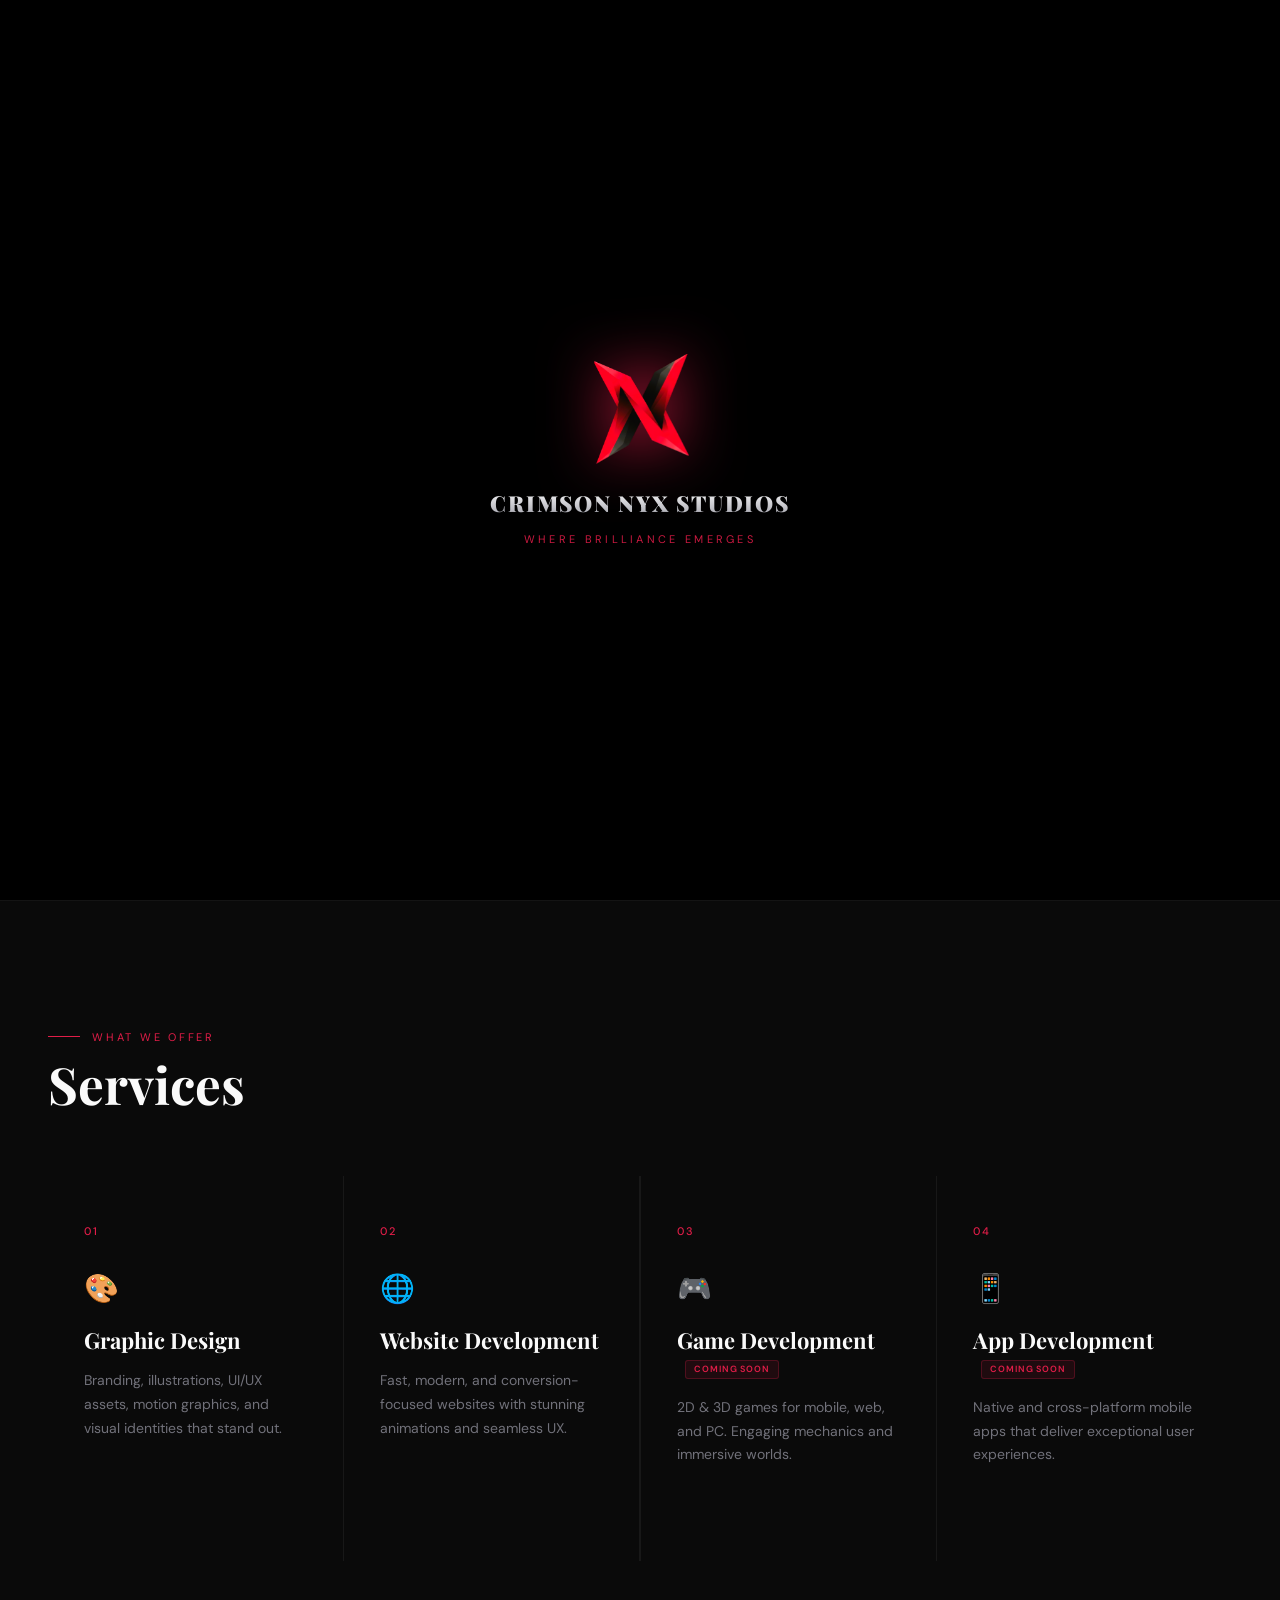
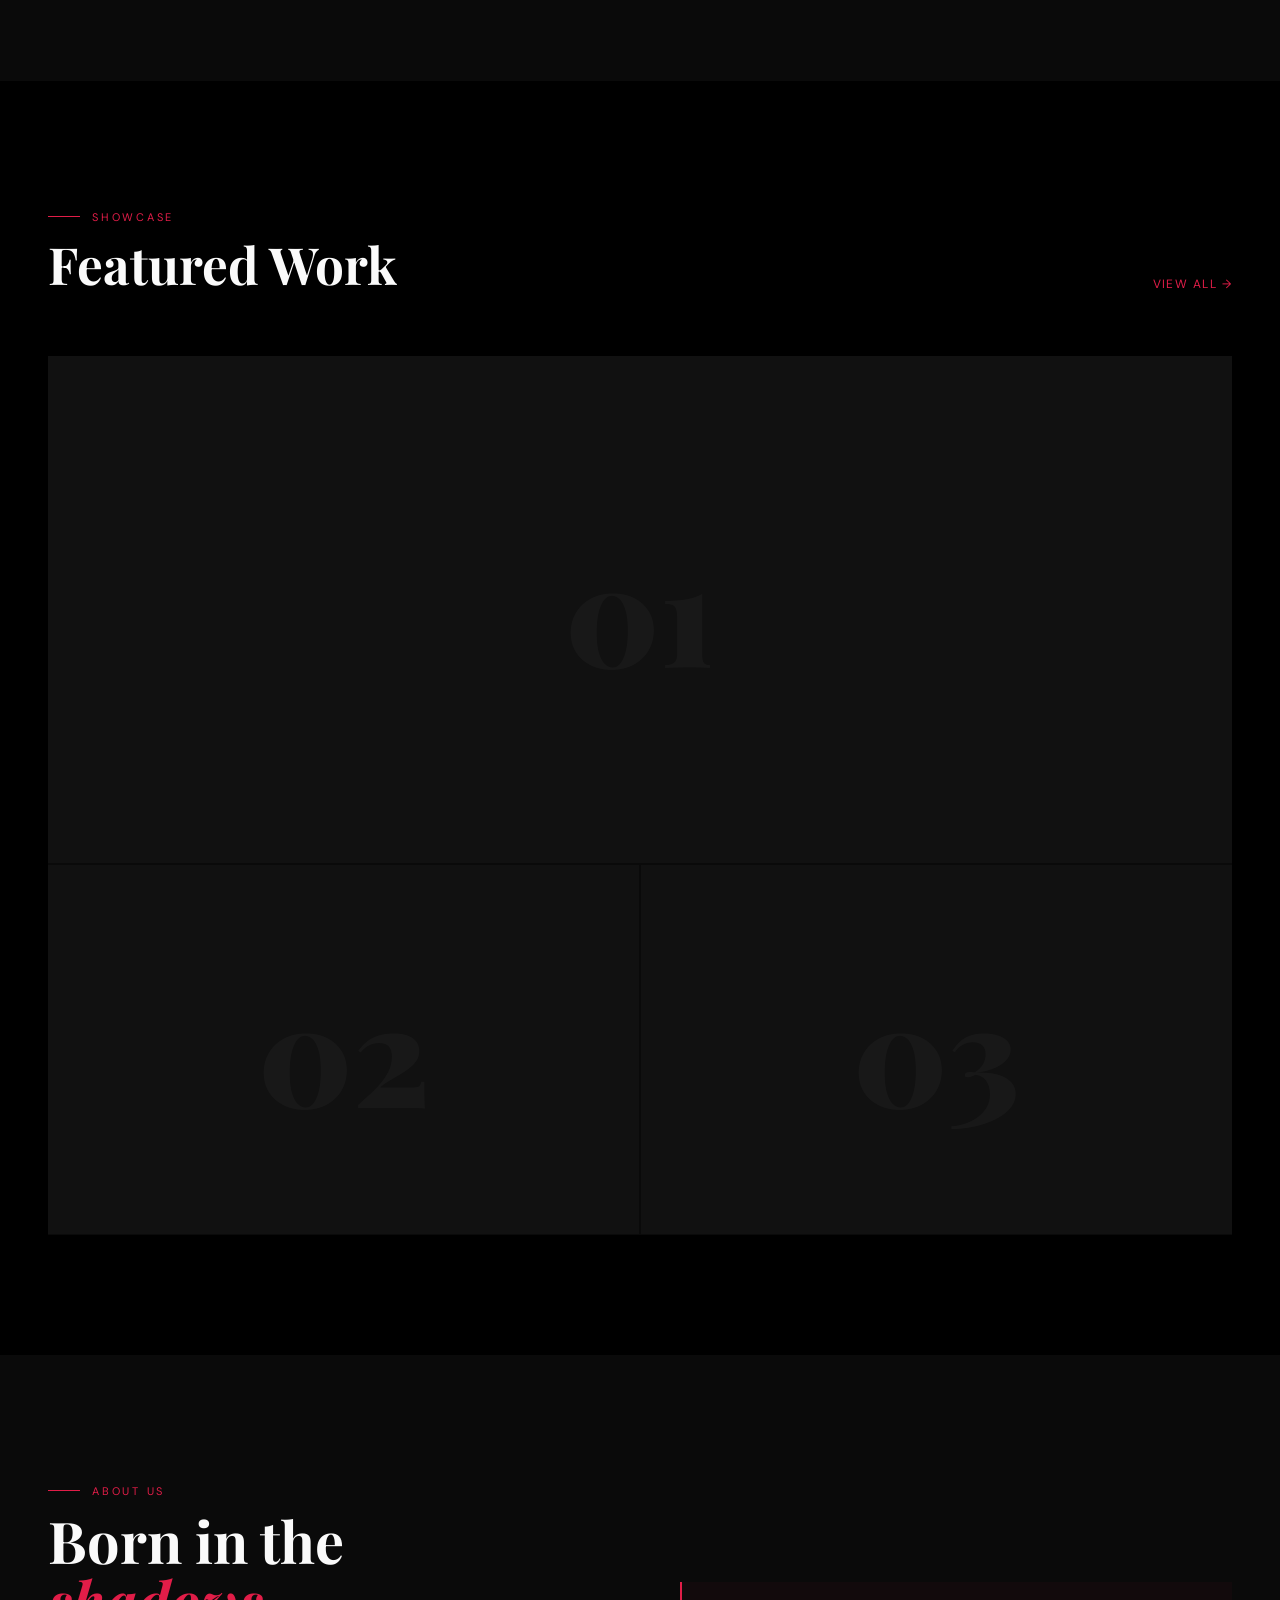
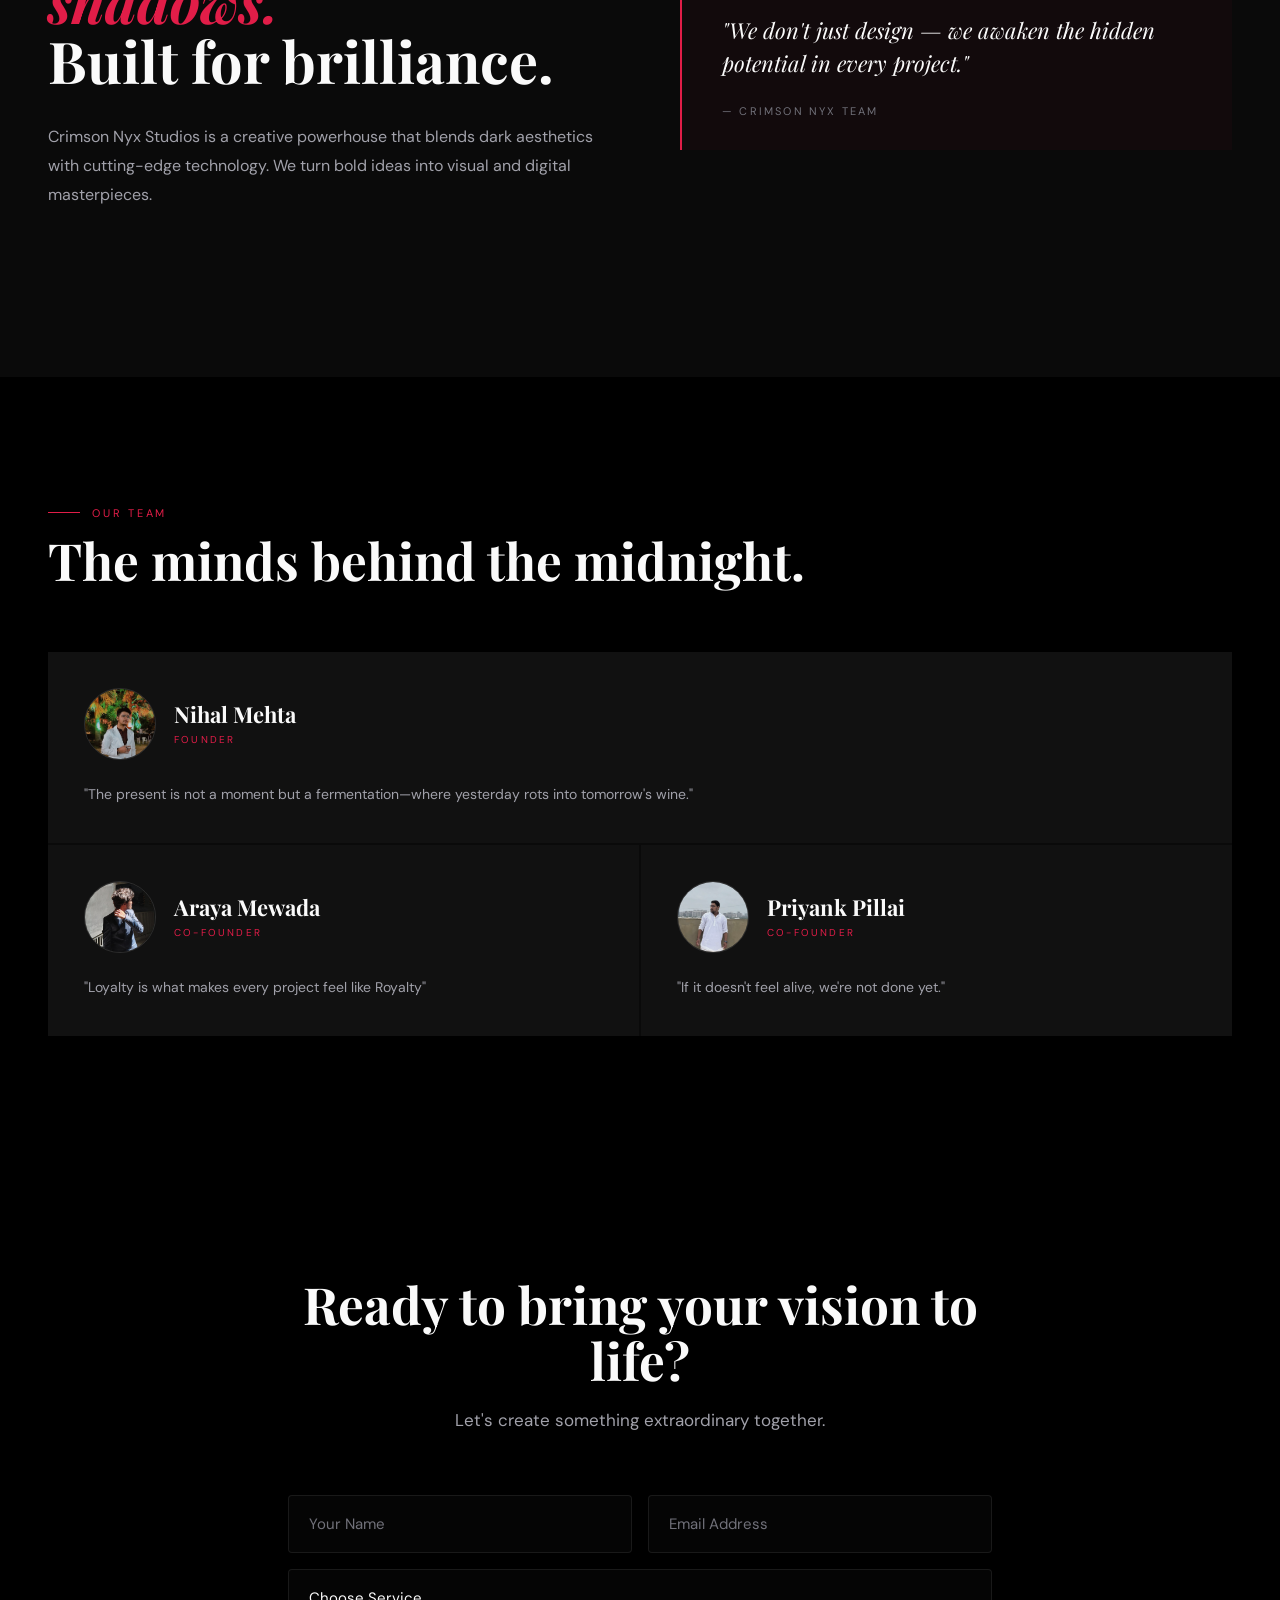
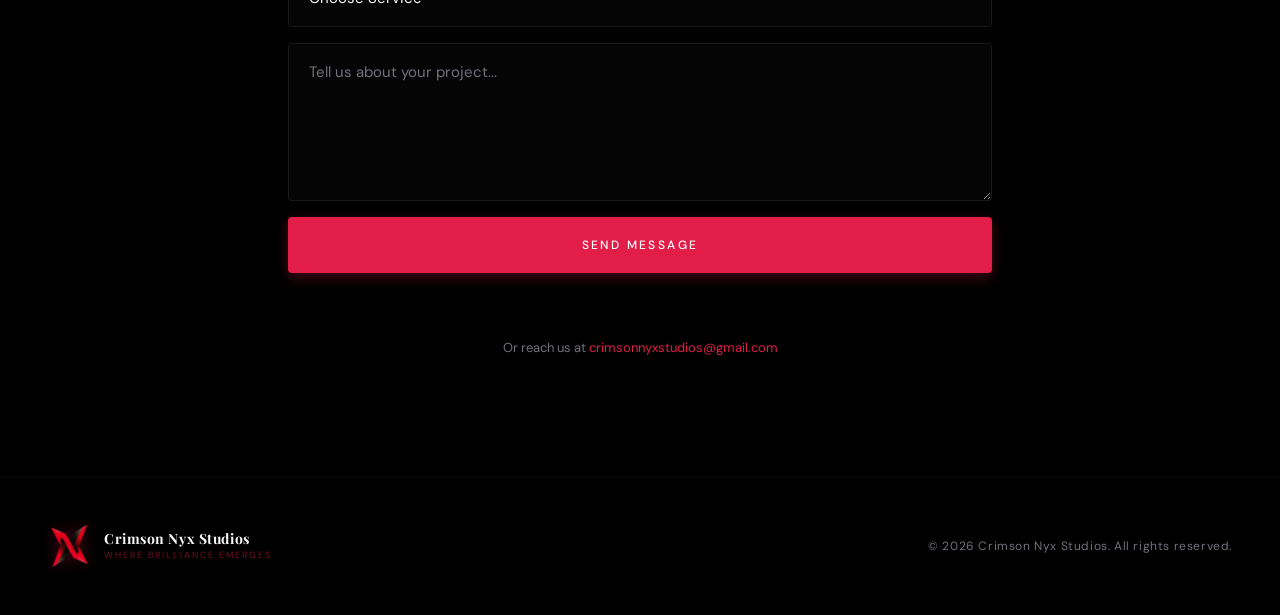
==== frontend/index.html @ 3d49e2a7 "first commit" ====
<!DOCTYPE html>
<html lang="en">
<head>
<meta charset="UTF-8">
<title>Crimson Nyx Studios — Where Brilliance Emerges</title>
<meta name="viewport" content="width=device-width, initial-scale=1.0">
<meta name="description" content="Crimson Nyx Studios is a creative powerhouse crafting bold visuals, immersive websites, addictive games, and powerful applications. Est. 2026.">
<link rel="preload" href="styles.css" as="style">
<link rel="preload" href="animations.css" as="style">
<link rel="preload" href="cnslogo1.png" as="image">
<link rel="preconnect" href="https://fonts.googleapis.com">
<link rel="preconnect" href="https://fonts.gstatic.com" crossorigin>
<link rel="stylesheet" href="styles.css">
<link rel="stylesheet" href="animations.css">
<style>
  /* ── Intro Overlay ─────────────────────────────────────────── */
  .intro {
    position: fixed; inset: 0; z-index: 1000;
    display: grid; place-items: center;
    background: #000;
    transition: opacity 1200ms ease, visibility 1200ms ease, background 1200ms ease;
  }
  .intro[aria-hidden="true"] { opacity: 0; visibility: hidden; }
  .intro--reveal { background: transparent; pointer-events: none; }

  .intro-inner {
    text-align: center; padding: 24px; perspective: 1200px;
    display: flex; flex-direction: column; align-items: center; justify-content: center;
  }
  .intro-logo {
    width: 110px; height: 110px; object-fit: contain;
    filter: drop-shadow(0 0 30px rgba(225,29,72,0.8));
    animation: ignitionLogo 1800ms var(--ease-out-expo) both;
  }
  @keyframes ignitionLogo {
    0%   { opacity: 0; transform: scale(0.6) translateZ(-200px); filter: blur(40px) brightness(3); }
    100% { opacity: 1; transform: scale(1) translateZ(0); filter: blur(0) drop-shadow(0 0 30px rgba(225,29,72,0.8)); }
  }

  .intro-name {
    margin-top: 24px;
    font-family: var(--serif); font-weight: 900; text-transform: uppercase; font-size: 22px;
    background: linear-gradient(180deg, #fff 0%, #a1a1aa 100%);
    -webkit-background-clip: text; -webkit-text-fill-color: transparent;
    animation: trackingInContract 2000ms 600ms var(--ease-out-expo) both;
  }
  @keyframes trackingInContract {
    0%   { letter-spacing: 0.6em; opacity: 0; filter: blur(12px); transform: translateZ(50px); }
    100% { letter-spacing: 0.08em; opacity: 1; filter: blur(0); transform: translateZ(0); }
  }

  .intro-tagline {
    margin-top: 14px; font-size: 11px; letter-spacing: 0.3em;
    text-transform: uppercase; color: var(--crimson);
    animation: pulseSlogan 3000ms 1400ms var(--ease-out-expo) both;
  }
  @keyframes pulseSlogan {
    0%  { opacity: 0; transform: translateY(10px); filter: blur(8px); }
    20% { opacity: 1; transform: translateY(0); filter: blur(0); }
    100%{ opacity: 0.9; }
  }

  .intro--reveal .intro-inner {
    animation: cinematicFlyThrough 1200ms cubic-bezier(0.85, 0, 0.15, 1) both;
  }
  @keyframes cinematicFlyThrough {
    0%   { transform: scale(1) translateZ(0); opacity: 1; filter: blur(0); }
    100% { transform: scale(5) translateZ(300px); opacity: 0; filter: blur(20px); }
  }
  @media (prefers-reduced-motion: reduce) {
    .intro, .intro * { animation: none !important; transition: none !important; }
  }

  /* ── Hero ───────────────────────────────────────────────────── */
  .hero {
    min-height: 100vh; position: relative; display: flex; flex-direction: column;
    justify-content: center; padding: 0 var(--sp-lg); padding-top: 96px; overflow: hidden;
  }
  .hero::before {
    content: ''; position: absolute; inset: 0;
    background-image:
      linear-gradient(rgba(225,29,72,0.04) 1px, transparent 1px),
      linear-gradient(90deg, rgba(225,29,72,0.04) 1px, transparent 1px);
    background-size: 80px 80px;
    animation: gridShift 20s linear infinite;
  }
  @keyframes gridShift {
    0%  { transform: translateY(0); opacity: 0; }
    10% { opacity: 0.15; }
    90% { opacity: 0.15; }
    100%{ transform: translateY(80px); opacity: 0; }
  }

  .hero-orb {
    position: absolute; top: -200px; right: -100px;
    width: 700px; height: 700px; border-radius: 50%;
    background: radial-gradient(circle, rgba(225,29,72,0.18) 0%, transparent 70%);
    animation: breathe 10s ease-in-out infinite;
  }
  .hero-orb-2 {
    position: absolute; bottom: -300px; left: -100px;
    width: 500px; height: 500px; border-radius: 50%;
    background: radial-gradient(circle, rgba(225,29,72,0.08) 0%, transparent 70%);
    animation: breathe 14s ease-in-out infinite reverse;
  }
  @keyframes breathe {
    0%, 100% { transform: scale(1); opacity: 0.5; filter: blur(40px); }
    50%      { transform: scale(1.15); opacity: 0.9; filter: blur(60px); }
  }

  .hero-logo-mark {
    position: absolute; right: 60px; top: 50%; transform: translateY(-50%);
    width: 360px; height: 360px; object-fit: contain;
    opacity: 0.1; filter: drop-shadow(0 0 60px rgba(225,29,72,0.5));
    animation: breatheLogo 10s ease-in-out infinite; pointer-events: none;
  }
  @keyframes breatheLogo {
    0%, 100% { transform: translateY(-50%) scale(1); opacity: 0.08; }
    50%      { transform: translateY(-50%) scale(1.05); opacity: 0.15; filter: drop-shadow(0 0 80px rgba(225,29,72,0.8)); }
  }

  .hero-content { position: relative; z-index: 2; max-width: 820px; }

  .hero-eyebrow {
    display: inline-flex; align-items: center; gap: 12px;
    font-size: 11px; letter-spacing: 0.25em; text-transform: uppercase;
    color: var(--crimson); margin-bottom: 36px;
    animation: fadeUp 1.4s var(--ease-out-quint) both;
  }
  .hero-eyebrow::before { content: ''; display: block; width: 40px; height: 1px; background: var(--crimson); }

  .hero-title {
    font-family: var(--serif);
    font-size: clamp(64px, 9vw, 112px); font-weight: 900;
    line-height: 0.92; letter-spacing: -0.02em; margin-bottom: 32px;
    animation: fadeUp 1.4s 0.1s var(--ease-out-quint) both;
  }
  .hero-title .line-2 { display: block; color: transparent; -webkit-text-stroke: 1px rgba(255,255,255,0.2); }
  .hero-title .line-3 { display: block; color: var(--crimson); }

  .hero-sub {
    font-size: 17px; font-weight: 300; color: var(--zinc-light);
    max-width: 480px; line-height: 1.7; margin-bottom: 56px;
    animation: fadeUp 1.4s 0.25s var(--ease-out-quint) both;
  }
  .hero-actions {
    display: flex; align-items: center; gap: 32px; flex-wrap: wrap;
    animation: fadeUp 1.4s 0.4s var(--ease-out-quint) both;
  }

  .hero-scroll {
    position: absolute; bottom: 40px; left: var(--sp-lg); z-index: 2;
    display: flex; flex-direction: column; align-items: center; gap: 12px;
    text-decoration: none;
  }
  .hero-scroll span {
    font-size: 10px; letter-spacing: 0.25em; text-transform: uppercase;
    color: var(--zinc); writing-mode: vertical-rl;
  }
  .scroll-line {
    width: 1px; height: 60px;
    background: linear-gradient(to bottom, var(--crimson), transparent);
    animation: scrollDrop 2s ease-in-out infinite;
  }
  @keyframes scrollDrop {
    0%  { transform: scaleY(0); transform-origin: top; opacity: 1; }
    50% { transform: scaleY(1); transform-origin: top; opacity: 1; }
    100%{ transform: scaleY(1); transform-origin: bottom; opacity: 0; }
  }

  .hero-stats {
    position: absolute; right: var(--sp-lg); bottom: 40px; z-index: 2;
    display: flex; flex-direction: column; gap: 28px;
    animation: fadeUp 1.4s 0.6s var(--ease-out-quint) both;
  }
  .stat { text-align: right; }
  .stat-number {
    font-family: var(--serif); font-size: 32px; font-weight: 700;
    line-height: 1; color: var(--white);
  }
  .stat-label {
    font-size: 10px; letter-spacing: 0.2em; text-transform: uppercase;
    color: var(--zinc); margin-top: 4px;
  }

  @keyframes fadeUp {
    from { opacity: 0; filter: blur(12px); transform: translateY(40px); }
    to   { opacity: 1; filter: blur(0); transform: translateY(0); }
  }

  /* ── Services ──────────────────────────────────────────────── */
  .services {
    padding: var(--sp-3xl) var(--sp-lg);
    background: var(--dark);
    border-top: 1px solid rgba(255,255,255,0.04);
  }
  .services-grid {
    display: grid; grid-template-columns: repeat(4, 1fr);
    gap: 1px; background: rgba(255,255,255,0.06);
  }
  .service-card {
    background: var(--dark); padding: 48px 36px;
    cursor: pointer; position: relative; overflow: hidden;
    transition: background var(--dur-med);
  }
  .service-card::after {
    content: ''; position: absolute; bottom: 0; left: 0; right: 0;
    height: 2px; background: var(--crimson);
    transform: scaleX(0); transition: transform var(--dur-med); transform-origin: left;
  }
  .service-card:hover { background: var(--surface-hover); }
  .service-card:hover::after { transform: scaleX(1); }
  .service-num { font-size: 11px; letter-spacing: 0.2em; color: var(--crimson); margin-bottom: 32px; font-weight: 500; }
  .service-icon { font-size: 28px; margin-bottom: 20px; display: block; }
  .service-name { font-family: var(--serif); font-size: 22px; font-weight: 700; margin-bottom: 16px; line-height: 1.2; }
  .service-desc { font-size: 14px; color: var(--zinc); line-height: 1.7; }
  .service-arrow {
    display: block; margin-top: 32px; font-size: 11px; letter-spacing: 0.15em;
    text-transform: uppercase; color: var(--crimson); text-decoration: none;
    opacity: 0; transform: translateX(-8px);
    transition: opacity var(--dur-med), transform var(--dur-med);
  }
  .service-card:hover .service-arrow { opacity: 1; transform: translateX(0); }

  /* ── Work ───────────────────────────────────────────────────── */
  .work { padding: var(--sp-3xl) var(--sp-lg); }
  .work-grid {
    display: grid; grid-template-columns: 1fr 1fr;
    gap: 2px; background: rgba(255,255,255,0.04); margin-top: var(--sp-xl);
  }
  .work-item {
    aspect-ratio: 16/10; background: var(--surface);
    position: relative; overflow: hidden; cursor: pointer;
  }
  .work-item:first-child { grid-column: span 2; aspect-ratio: 21/9; }
  .work-placeholder {
    position: absolute; inset: 0;
    display: flex; align-items: center; justify-content: center;
  }
  .work-bg-text {
    font-family: var(--serif); font-size: 140px; font-weight: 900;
    color: rgba(255,255,255,0.03); user-select: none;
  }
  .work-overlay {
    position: absolute; inset: 0;
    background: linear-gradient(to top, rgba(0,0,0,0.9) 0%, transparent 60%);
    opacity: 0; transition: opacity var(--dur-med);
  }
  .work-item:hover .work-overlay { opacity: 1; }
  .work-info {
    position: absolute; bottom: 0; left: 0; right: 0; padding: 40px;
    transform: translateY(12px); opacity: 0;
    transition: transform var(--dur-med), opacity var(--dur-med);
  }
  .work-item:hover .work-info { transform: translateY(0); opacity: 1; }
  .work-tag {
    font-size: 10px; letter-spacing: 0.2em; text-transform: uppercase;
    color: var(--crimson); margin-bottom: 8px; display: block;
  }
  .work-title { font-family: var(--serif); font-size: 28px; font-weight: 700; }

  /* ── About preview ─────────────────────────────────────────── */
  .about { padding: var(--sp-3xl) var(--sp-lg); background: var(--dark); }
  .about-inner { display: grid; grid-template-columns: 1fr 1fr; gap: 80px; align-items: center; }
  .about-title {
    font-family: var(--serif); font-size: clamp(40px, 4.5vw, 64px);
    font-weight: 700; line-height: 1.05; margin-bottom: 32px;
  }
  .about-title em { font-style: italic; color: var(--crimson); }
  .about-body { font-size: 16px; color: var(--zinc-light); line-height: 1.8; margin-bottom: var(--sp-lg); }
  .about-quote-block { border-left: 2px solid var(--crimson); padding: 32px 40px; background: rgba(225,29,72,0.04); }
  .about-quote { font-family: var(--serif); font-size: 22px; font-style: italic; line-height: 1.5; color: var(--white); margin-bottom: 24px; }
  .about-quote-attr { font-size: 11px; letter-spacing: 0.2em; text-transform: uppercase; color: var(--zinc); }

  /* ── Team ───────────────────────────────────────────────────── */
  .team { padding: var(--sp-3xl) var(--sp-lg); }
  .team-grid {
    display: grid; grid-template-columns: repeat(2, 1fr);
    gap: 2px; background: rgba(255,255,255,0.04); margin-top: var(--sp-xl);
  }
  .team-card {
    background: var(--surface); padding: 36px;
    position: relative; overflow: hidden;
  }
  .team-card--founder { grid-column: 1 / -1; }
  .team-card::after {
    content: ''; position: absolute; bottom: 0; left: 0; right: 0;
    height: 2px; background: var(--crimson);
    transform: scaleX(0); transition: transform var(--dur-med); transform-origin: left;
  }
  .team-card:hover::after { transform: scaleX(1); }
  .team-top { display: flex; align-items: center; gap: 18px; margin-bottom: 22px; }
  .team-photo {
    width: 72px; height: 72px; border-radius: 50%; object-fit: cover;
    border: 1px solid rgba(255,255,255,0.12);
    filter: grayscale(10%);
    transition: filter var(--dur-med), border-color var(--dur-med);
  }
  .team-card:hover .team-photo {
    filter: grayscale(0%);
    border-color: var(--crimson);
  }
  .team-name { font-family: var(--serif); font-size: 22px; font-weight: 700; line-height: 1.1; }
  .team-role { font-size: 10px; letter-spacing: 0.22em; text-transform: uppercase; color: var(--crimson); margin-top: 6px; }
  .team-quote { font-size: 14px; color: var(--zinc-light); line-height: 1.8; }

  /* ── Contact section ───────────────────────────────────────── */
  .contact {
    padding: var(--sp-3xl) var(--sp-lg);
    max-width: 800px; margin: 0 auto; text-align: center;
  }
  .contact-title {
    font-family: var(--serif); font-size: clamp(36px, 4vw, 60px);
    font-weight: 700; margin-bottom: 20px; line-height: 1.1;
  }
  .contact-sub { font-size: 17px; color: var(--zinc-light); margin-bottom: var(--sp-xl); }

  /* ── Responsive overrides for this page ────────────────────── */
  @media (max-width: 900px) {
    .hero { padding: 0 20px; padding-top: 96px; }
    .hero-logo-mark { display: none; }
    .hero-stats { right: 20px; bottom: 24px; }
    .hero-scroll { left: 20px; bottom: 24px; }
    .services, .work, .about, .contact { padding: 80px 20px; }
    .services-grid { grid-template-columns: repeat(2, 1fr); }
    .about-inner { grid-template-columns: 1fr; gap: 40px; }
    .work-grid { grid-template-columns: 1fr; }
    .work-item:first-child { grid-column: span 1; }
    .team-grid { grid-template-columns: 1fr; }
    .team-card--founder { grid-column: auto; }
  }
  @media (max-width: 600px) {
    .services-grid { grid-template-columns: 1fr; }
    .hero-title { font-size: clamp(42px, 11vw, 64px); }
    .hero-sub { max-width: none; }
  }
</style>
</head>
<body>

<div class="intro" id="intro" aria-hidden="false">
  <div class="intro-inner">
    <img src="cnslogo1.png" alt="Crimson Nyx Studios" class="intro-logo">
    <div class="intro-name">Crimson Nyx Studios</div>
    <div class="intro-tagline">Where Brilliance Emerges</div>
  </div>
</div>

<nav>
  <a href="#hero" class="nav-brand">
    <img src="cnslogo1.png" alt="Crimson Nyx Studios" class="nav-logo-img">
    <div class="nav-brand-text">
      <span class="nav-brand-name">Crimson Nyx Studios</span>
      <span class="nav-brand-tagline">Where Brilliance Emerges</span>
    </div>
  </a>
  <div class="nav-right">
    <ul class="nav-links" id="navLinks">
      <li><a href="services.html">Services</a></li>
      <li><a href="work.html">Work</a></li>
      <li><a href="about.html">About Us</a></li>
      <li><a href="#team">Team</a></li>
      <li><a href="contact.html">Contact</a></li>
    </ul>
    <a href="contact.html" class="nav-cta magnetic">Start a Project</a>
    <button class="nav-toggle" id="navToggle" aria-label="Toggle navigation">
      <span></span><span></span><span></span>
    </button>
  </div>
</nav>

<section class="hero cursor-trail-area" id="hero">
  <div class="hero-orb" data-parallax="-0.08"></div>
  <div class="hero-orb-2" data-parallax="0.05"></div>
  <img src="cnslogo1.png" alt="" class="hero-logo-mark" data-parallax="-0.03">

  <div class="hero-content">
    <div class="hero-eyebrow">Creative Studio · Est. 2026</div>
    <h1 class="hero-title">
      <span data-split>CRIMSON</span><br>
      <span class="line-2" data-split>NYX</span>
      <span class="line-3" data-split>STUDIOS</span>
    </h1>
    <p class="hero-sub">We craft bold visuals, immersive websites, addictive games, and powerful applications that leave a lasting mark.</p>
    <div class="hero-actions">
      <a href="#work" class="btn-primary magnetic pulse-glow">View Our Work</a>
      <a href="#contact" class="btn-ghost">
        <span class="btn-ghost-arrow">→</span>
        Let's Create Together
      </a>
    </div>
  </div>

  <a href="#services" class="hero-scroll">
    <div class="scroll-line"></div>
    <span>Scroll</span>
  </a>
  <div class="hero-stats">
    <div class="stat"><div class="stat-number" data-count="50" data-suffix="+">0</div><div class="stat-label">Projects Delivered</div></div>
    <div class="stat"><div class="stat-number" data-count="4">0</div><div class="stat-label">Core Services</div></div>
    <div class="stat"><div class="stat-number">∞</div><div class="stat-label">Creative Potential</div></div>
  </div>
</section>

<section class="services" id="services">
  <div class="section-header reveal reveal-fade-up">
    <div>
      <div class="section-label">What We Offer</div>
      <h2 class="section-title">Services</h2>
    </div>
  </div>
  <div class="services-grid">
    <div class="service-card reveal reveal-fade-up hover-elevate hover-tilt">
      <div class="service-num">01</div>
      <span class="service-icon">🎨</span>
      <div class="service-name">Graphic Design</div>
      <p class="service-desc">Branding, illustrations, UI/UX assets, motion graphics, and visual identities that stand out.</p>
      <a class="service-arrow" href="services.html#graphic-design">Explore →</a>
    </div>
    <div class="service-card reveal reveal-fade-up delay-100 hover-elevate hover-tilt">
      <div class="service-num">02</div>
      <span class="service-icon">🌐</span>
      <div class="service-name">Website Development</div>
      <p class="service-desc">Fast, modern, and conversion-focused websites with stunning animations and seamless UX.</p>
      <a class="service-arrow" href="services.html#website-development">Explore →</a>
    </div>
    <div class="service-card reveal reveal-fade-up delay-200 hover-elevate hover-tilt">
      <div class="service-num">03</div>
      <span class="service-icon">🎮</span>
      <div class="service-name">Game Development <span class="badge-soon">Coming Soon</span></div>
      <p class="service-desc">2D & 3D games for mobile, web, and PC. Engaging mechanics and immersive worlds.</p>
      <a class="service-arrow" href="services.html#game-development">Explore →</a>
    </div>
    <div class="service-card reveal reveal-fade-up delay-300 hover-elevate hover-tilt">
      <div class="service-num">04</div>
      <span class="service-icon">📱</span>
      <div class="service-name">App Development <span class="badge-soon">Coming Soon</span></div>
      <p class="service-desc">Native and cross-platform mobile apps that deliver exceptional user experiences.</p>
      <a class="service-arrow" href="services.html#app-development">Explore →</a>
    </div>
  </div>
</section>

<section class="work" id="work">
  <div class="section-header reveal reveal-fade-up">
    <div>
      <div class="section-label">Showcase</div>
      <h2 class="section-title">Featured Work</h2>
    </div>
    <a href="work.html" style="font-size:12px;letter-spacing:0.12em;text-transform:uppercase;color:var(--crimson);text-decoration:none;">View All →</a>
  </div>
  <div class="work-grid">
    <div class="work-item reveal reveal-scale-in hover-elevate">
      <div class="work-placeholder"><span class="work-bg-text">01</span></div>
      <div class="work-overlay"></div>
      <div class="work-info">
        <span class="work-tag">Graphic Design</span>
        <div class="work-title">Nocturne Coffee Co.</div>
      </div>
    </div>
    <div class="work-item reveal reveal-scale-in delay-100 hover-elevate">
      <div class="work-placeholder"><span class="work-bg-text">02</span></div>
      <div class="work-overlay"></div>
      <div class="work-info">
        <span class="work-tag">Website</span>
        <div class="work-title">Obsidian Records</div>
      </div>
    </div>
    <div class="work-item reveal reveal-scale-in delay-200 hover-elevate">
      <div class="work-placeholder"><span class="work-bg-text">03</span></div>
      <div class="work-overlay"></div>
      <div class="work-info">
        <span class="work-tag">Game Dev</span>
        <div class="work-title">Echoes of Nyx</div>
      </div>
    </div>
  </div>
</section>

<section class="about" id="about">
  <div class="about-inner">
    <div class="reveal reveal-slide-right">
      <div class="section-label">About Us</div>
      <h2 class="about-title">Born in the<br><em>shadows.</em><br>Built for brilliance.</h2>
      <p class="about-body">Crimson Nyx Studios is a creative powerhouse that blends dark aesthetics with cutting-edge technology. We turn bold ideas into visual and digital masterpieces.</p>
    </div>
    <div class="about-quote-block reveal reveal-fade-in delay-200 hover-elevate">
      <p class="about-quote">"We don't just design — we awaken the hidden potential in every project."</p>
      <p class="about-quote-attr">— Crimson Nyx Team</p>
    </div>
  </div>
</section>

<section class="team" id="team">
  <div class="section-header reveal reveal-fade-up">
    <div>
      <div class="section-label">Our Team</div>
      <h2 class="section-title">The minds behind the midnight.</h2>
    </div>
  </div>
  <div class="team-grid">
    <article class="team-card team-card--founder reveal reveal-fade-up hover-elevate">
      <div class="team-top">
        <img src="founder.jpeg" alt="Founder" class="team-photo" loading="lazy">
        <div>
          <div class="team-name">Nihal Mehta</div>
          <div class="team-role">Founder</div>
        </div>
      </div>
      <p class="team-quote">"The present is not a moment but a fermentation—where yesterday rots into tomorrow's wine."</p>
    </article>

    <article class="team-card reveal reveal-fade-up delay-100 hover-elevate">
      <div class="team-top">
        <img src="co1.jpeg" alt="Co-Founder" class="team-photo" loading="lazy">
        <div>
          <div class="team-name">Araya Mewada</div>
          <div class="team-role">Co-Founder</div>
        </div>
      </div>
      <p class="team-quote">"Loyalty is what makes every project feel like Royalty"</p>
    </article>

    <article class="team-card reveal reveal-fade-up delay-200 hover-elevate">
      <div class="team-top">
        <img src="co2.jpeg" alt="Co-Founder" class="team-photo" loading="lazy">
        <div>
          <div class="team-name">Priyank Pillai</div>
          <div class="team-role">Co-Founder</div>
        </div>
      </div>
      <p class="team-quote">"If it doesn't feel alive, we're not done yet."</p>
    </article>
  </div>
</section>

<section class="contact" id="contact">
  <h2 class="contact-title reveal reveal-fade-up">Ready to bring your vision to life?</h2>
  <p class="contact-sub reveal reveal-fade-up delay-100">Let's create something extraordinary together.</p>
  <form class="contact-form reveal reveal-fade-up delay-200" id="homeContactForm">
    <div class="form-row">
      <input type="text" name="name" placeholder="Your Name" class="form-field" required>
      <input type="email" name="email" placeholder="Email Address" class="form-field" required>
    </div>
    <input type="text" name="company" class="form-field" style="display:none" tabindex="-1" autocomplete="off">
    <select class="form-field" name="service" required>
      <option value="">Choose Service</option>
      <option>Graphic Design</option>
      <option>Website Development</option>
      <option>Game Development</option>
      <option>App Development</option>
    </select>
    <textarea name="message" placeholder="Tell us about your project..." rows="6" class="form-field" style="resize:vertical;" required></textarea>
    <button type="submit" class="submit-btn" id="homeSubmitBtn">Send Message</button>
    <div class="form-status" id="homeFormStatus" aria-live="polite"></div>
  </form>
  <p style="margin-top:40px;font-size:13px;color:var(--zinc);">Or reach us at <span style="color:var(--crimson);">crimsonnyxstudios@gmail.com</span></p>
</section>

<footer>
  <div class="footer-brand">
    <img src="cnslogo1.png" alt="Crimson Nyx Studios" class="footer-logo-img">
    <div class="footer-brand-text">
      <span class="footer-brand-name">Crimson Nyx Studios</span>
      <span class="footer-brand-tagline">Where Brilliance Emerges</span>
    </div>
  </div>
  <p class="footer-copy">© 2026 Crimson Nyx Studios. All rights reserved.</p>
</footer>

<script>
  // Intro overlay
  let introEl = document.getElementById('intro');
  const prefersReducedMotion = window.matchMedia && window.matchMedia('(prefers-reduced-motion: reduce)').matches;

  function ensureIntro() {
    introEl = document.getElementById('intro');
    if (introEl) return introEl;
    const wrapper = document.createElement('div');
    wrapper.innerHTML = `
      <div class="intro" id="intro" aria-hidden="false">
        <div class="intro-inner">
          <img src="cnslogo1.png" alt="Crimson Nyx Studios" class="intro-logo">
          <div class="intro-name">Crimson Nyx Studios</div>
          <div class="intro-tagline">Where Brilliance Emerges</div>
        </div>
      </div>
    `.trim();
    const el = wrapper.firstElementChild;
    document.body.prepend(el);
    introEl = el;
    return el;
  }

  function hideIntro() {
    if (!introEl) return;
    introEl.setAttribute('aria-hidden', 'true');
    setTimeout(() => introEl.remove(), 1200);
  }

  function revealIntro() {
    if (!introEl) return;
    introEl.classList.add('intro--reveal');
    setTimeout(hideIntro, 1200);
  }

  function startIntro() {
    ensureIntro();
    if (prefersReducedMotion) { hideIntro(); return; }
    requestAnimationFrame(() => { setTimeout(revealIntro, 3200); });
  }

  if (document.readyState === 'complete') {
    startIntro();
  } else {
    window.addEventListener('load', startIntro, { once: true });
    document.addEventListener('DOMContentLoaded', () => {
      setTimeout(() => { if (document.readyState !== 'complete') startIntro(); }, 2000);
    }, { once: true });
  }
  window.addEventListener('pageshow', () => { setTimeout(startIntro, 0); });

  // Home contact form
  const homeContactForm = document.getElementById('homeContactForm');
  const homeSubmitBtn = document.getElementById('homeSubmitBtn');
  const homeFormStatus = document.getElementById('homeFormStatus');

  function setHomeStatus(text, kind) {
    homeFormStatus.textContent = text;
    homeFormStatus.className = 'form-status' + (kind ? (' ' + kind) : '');
  }

  homeContactForm.addEventListener('submit', async (e) => {
    e.preventDefault();
    setHomeStatus('Sending...', '');
    homeSubmitBtn.disabled = true;
    const fd = new FormData(homeContactForm);
    const payload = Object.fromEntries(fd.entries());
    try {
      const res = await fetch('/api/contact', {
        method: 'POST',
        headers: { 'Content-Type': 'application/json' },
        body: JSON.stringify(payload)
      });
      const data = await res.json().catch(() => ({}));
      if (!res.ok) throw new Error(data.detail || 'Something went wrong. Please try again.');
      homeContactForm.reset();
      setHomeStatus('Message received. We\u2019ll get back to you shortly.', 'ok');
    } catch (err) {
      setHomeStatus(err.message || 'Failed to send. Please try again.', 'err');
    } finally {
      homeSubmitBtn.disabled = false;
    }
  });
</script>
<script src="animations.js"></script>
</body>
</html>
---- frontend/styles.css ----
/* ═══════════════════════════════════════════════════════════════════
   Crimson Nyx Studios — Shared Design System (styles.css)
   All pages import this file.  Page-specific CSS goes inline.
   ═══════════════════════════════════════════════════════════════════ */

@import url('https://fonts.googleapis.com/css2?family=Playfair+Display:wght@700;900&family=DM+Sans:wght@300;400;500;600&display=swap');

/* ── Reset & Tokens ────────────────────────────────────────────── */
*, *::before, *::after { box-sizing: border-box; margin: 0; padding: 0; }

:root {
  /* Palette */
  --crimson:      #e11d48;
  --crimson-deep: #9f1239;
  --crimson-glow: rgba(225, 29, 72, 0.45);
  --void:         #000000;
  --dark:         #0a0a0a;
  --surface:      #111111;
  --surface-hover:#161616;
  --zinc:         #71717a;
  --zinc-light:   #a1a1aa;
  --white:        #fafafa;

  /* Typography */
  --serif: 'Playfair Display', Georgia, serif;
  --sans:  'DM Sans', system-ui, sans-serif;

  /* Spacing scale */
  --sp-xs: 8px;
  --sp-sm: 16px;
  --sp-md: 32px;
  --sp-lg: 48px;
  --sp-xl: 64px;
  --sp-2xl: 80px;
  --sp-3xl: 120px;

  /* Transitions */
  --ease-out-expo: cubic-bezier(0.16, 1, 0.3, 1);
  --ease-out-quint: cubic-bezier(0.22, 1, 0.36, 1);
  --dur-fast: 200ms;
  --dur-med:  400ms;
  --dur-slow: 800ms;
}

html { scroll-behavior: smooth; }

body {
  font-family: var(--sans);
  background: var(--void);
  color: var(--white);
  overflow-x: hidden;
  -webkit-font-smoothing: antialiased;
  -moz-osx-font-smoothing: grayscale;
}

::selection {
  background: var(--crimson);
  color: var(--white);
}

img { max-width: 100%; height: auto; }

/* ── Navigation ────────────────────────────────────────────────── */
nav {
  position: fixed; top: 0; left: 0; right: 0; z-index: 100;
  padding: 12px var(--sp-lg);
  display: flex; justify-content: space-between; align-items: center;
  border-bottom: 1px solid rgba(255,255,255,0.04);
  background: rgba(0,0,0,0.8);
  backdrop-filter: blur(24px);
  -webkit-backdrop-filter: blur(24px);
  transition: padding var(--dur-med) var(--ease-out-expo),
              background var(--dur-med) var(--ease-out-expo),
              box-shadow var(--dur-med) var(--ease-out-expo);
}

/* Shrunk state — toggled by JS on scroll */
nav.nav--scrolled {
  padding-top: 8px;
  padding-bottom: 8px;
  background: rgba(0,0,0,0.92);
  box-shadow: 0 4px 30px rgba(0,0,0,0.5);
}
nav.nav--scrolled .nav-logo-img {
  height: 36px; width: 36px;
}

.nav-brand {
  display: flex; align-items: center; gap: 12px;
  text-decoration: none;
}
.nav-logo-img {
  height: 48px; width: 48px; object-fit: contain;
  filter: drop-shadow(0 0 10px rgba(225,29,72,0.4));
  transition: filter var(--dur-fast), height var(--dur-med) var(--ease-out-expo), width var(--dur-med) var(--ease-out-expo);
}
.nav-brand:hover .nav-logo-img {
  filter: drop-shadow(0 0 18px rgba(225,29,72,0.8));
}
.nav-brand-text { display: flex; flex-direction: column; line-height: 1.1; }
.nav-brand-name {
  font-family: var(--serif); font-size: 15px; font-weight: 700;
  color: var(--white); letter-spacing: 0.04em;
}
.nav-brand-tagline {
  font-size: 9px; letter-spacing: 0.22em; text-transform: uppercase;
  color: var(--crimson); margin-top: 2px;
}

.nav-links { display: flex; gap: 40px; list-style: none; }
.nav-links a {
  font-size: 11px; letter-spacing: 0.2em; text-transform: uppercase;
  color: var(--zinc-light); text-decoration: none;
  position: relative;
  transition: color var(--dur-fast);
}
/* Animated underline on hover */
.nav-links a::after {
  content: '';
  position: absolute; bottom: -4px; left: 0;
  width: 100%; height: 1px;
  background: var(--crimson);
  transform: scaleX(0); transform-origin: right;
  transition: transform var(--dur-med) var(--ease-out-expo);
}
.nav-links a:hover { color: var(--white); }
.nav-links a:hover::after { transform: scaleX(1); transform-origin: left; }

.nav-cta {
  font-size: 11px; letter-spacing: 0.1em; text-transform: uppercase;
  color: var(--crimson); text-decoration: none;
  border: 1px solid var(--crimson); padding: 10px 22px; border-radius: 2px;
  transition: background var(--dur-fast), color var(--dur-fast), box-shadow var(--dur-med);
}
.nav-cta:hover {
  background: var(--crimson); color: #fff;
  box-shadow: 0 0 20px rgba(225,29,72,0.35);
}

.nav-right { display: flex; align-items: center; gap: 32px; }

/* Mobile hamburger */
.nav-toggle {
  display: none;
  width: 32px; height: 24px;
  flex-direction: column; justify-content: space-between;
  cursor: pointer; background: none; border: none; padding: 0;
}
.nav-toggle span {
  height: 2px; width: 100%; background: var(--white);
  transition: transform var(--dur-fast), opacity var(--dur-fast);
  display: block;
}
/* Hamburger → X animation */
.nav-toggle.active span:nth-child(1) { transform: translateY(11px) rotate(45deg); }
.nav-toggle.active span:nth-child(2) { opacity: 0; }
.nav-toggle.active span:nth-child(3) { transform: translateY(-11px) rotate(-45deg); }

/* ── Page Hero (subpages) ──────────────────────────────────────── */
.page-hero {
  padding: 140px var(--sp-lg) 40px;
  background: radial-gradient(circle at top right, rgba(225,29,72,0.18), transparent 60%);
  position: relative;
  overflow: hidden;
}
.page-hero::before {
  content: '';
  position: absolute; inset: 0;
  background-image:
    linear-gradient(rgba(225,29,72,0.03) 1px, transparent 1px),
    linear-gradient(90deg, rgba(225,29,72,0.03) 1px, transparent 1px);
  background-size: 60px 60px;
  opacity: 0;
  animation: subtleGridFadeIn 2s 0.5s ease forwards;
}
@keyframes subtleGridFadeIn { to { opacity: 0.4; } }

.page-eyebrow {
  font-size: 11px; letter-spacing: 0.25em; text-transform: uppercase;
  color: var(--crimson); margin-bottom: 18px;
  display: inline-flex; align-items: center; gap: 12px;
}
.page-eyebrow::before {
  content: ''; display: block; width: 32px; height: 1px;
  background: var(--crimson);
}
.page-title {
  font-family: var(--serif);
  font-size: clamp(36px, 4.5vw, 68px);
  font-weight: 900; line-height: 1.02; margin-bottom: 18px;
}
.page-sub {
  font-size: 17px; color: var(--zinc-light);
  max-width: 560px; line-height: 1.7;
}

/* ── Section helpers ───────────────────────────────────────────── */
.section-label {
  font-size: 11px; letter-spacing: 0.25em; text-transform: uppercase;
  color: var(--crimson); margin-bottom: 12px;
  display: inline-flex; align-items: center; gap: 12px;
}
.section-label::before {
  content: ''; display: block; width: 32px; height: 1px;
  background: var(--crimson);
}
.section-title {
  font-family: var(--serif);
  font-size: clamp(36px, 4vw, 52px);
  font-weight: 700; line-height: 1.1;
}
.section-header {
  display: flex; justify-content: space-between; align-items: flex-end;
  gap: 16px; margin-bottom: var(--sp-xl); flex-wrap: wrap;
}

/* ── Buttons ───────────────────────────────────────────────────── */
.btn-primary {
  background: var(--crimson); color: #fff;
  font-family: var(--sans); font-size: 12px; font-weight: 500;
  letter-spacing: 0.15em; text-transform: uppercase; text-decoration: none;
  padding: 18px 40px; border-radius: 2px;
  display: inline-block; position: relative; overflow: hidden;
  transition: background var(--dur-fast), transform var(--dur-fast), box-shadow var(--dur-med);
}
.btn-primary::before {
  content: '';
  position: absolute; inset: 0;
  background: linear-gradient(120deg, transparent 30%, rgba(255,255,255,0.15) 50%, transparent 70%);
  transform: translateX(-100%);
  transition: transform 0.6s var(--ease-out-expo);
}
.btn-primary:hover {
  background: var(--crimson-deep);
  transform: translateY(-2px);
  box-shadow: 0 8px 30px rgba(225,29,72,0.4);
}
.btn-primary:hover::before { transform: translateX(100%); }

.btn-ghost {
  font-size: 12px; letter-spacing: 0.12em; text-transform: uppercase;
  color: var(--zinc-light); text-decoration: none;
  display: inline-flex; align-items: center; gap: 10px;
  transition: color var(--dur-fast);
}
.btn-ghost:hover { color: var(--white); }
.btn-ghost-arrow {
  width: 36px; height: 36px;
  border: 1px solid rgba(255,255,255,0.12); border-radius: 50%;
  display: inline-flex; align-items: center; justify-content: center;
  font-size: 16px;
  transition: border-color var(--dur-fast), transform var(--dur-fast);
}
.btn-ghost:hover .btn-ghost-arrow {
  border-color: rgba(255,255,255,0.4);
  transform: translateX(4px);
}

/* ── Form fields ───────────────────────────────────────────────── */
.contact-form { display: grid; gap: 16px; text-align: left; }
.form-row { display: grid; grid-template-columns: 1fr 1fr; gap: 16px; }

.form-field {
  background: rgba(255,255,255,0.02);
  border: 1px solid rgba(255,255,255,0.08);
  color: var(--white);
  font-family: var(--sans); font-size: 15px;
  padding: 18px 20px; outline: none; border-radius: 4px;
  appearance: none; width: 100%;
  transition: border-color var(--dur-med) ease,
              background var(--dur-med) ease,
              box-shadow var(--dur-med) ease;
}
.form-field::placeholder { color: var(--zinc); transition: color var(--dur-fast); }
.form-field:hover {
  background: rgba(255,255,255,0.05);
  border-color: rgba(255,255,255,0.2);
}
.form-field:focus {
  border-color: var(--crimson);
  background: transparent;
  box-shadow: 0 0 0 3px rgba(225,29,72,0.2);
}
.form-field:focus::placeholder { color: rgba(255,255,255,0.3); }
select.form-field option { background: #111; color: var(--white); }

.submit-btn {
  background: var(--crimson); color: #fff; border: none;
  font-family: var(--sans); font-size: 12px; font-weight: 500;
  letter-spacing: 0.2em; text-transform: uppercase;
  padding: 20px; cursor: pointer; border-radius: 4px; width: 100%;
  position: relative; overflow: hidden;
  box-shadow: 0 4px 14px rgba(225,29,72,0.3);
  transition: background var(--dur-med), transform var(--dur-med), box-shadow var(--dur-med);
}
.submit-btn::before {
  content: '';
  position: absolute; inset: 0;
  background: linear-gradient(120deg, transparent 30%, rgba(255,255,255,0.1) 50%, transparent 70%);
  transform: translateX(-100%);
  transition: transform 0.6s var(--ease-out-expo);
}
.submit-btn:hover {
  background: var(--crimson-deep);
  transform: translateY(-2px);
  box-shadow: 0 6px 24px rgba(225,29,72,0.45);
}
.submit-btn:hover::before { transform: translateX(100%); }
.submit-btn:active { transform: translateY(0); box-shadow: 0 2px 8px rgba(225,29,72,0.3); }
.submit-btn:disabled { opacity: 0.6; cursor: not-allowed; }

.form-status { font-size: 13px; line-height: 1.6; color: var(--zinc); margin-top: 10px; text-align: left; }
.form-status.ok  { color: rgba(34, 197, 94, 0.9); }
.form-status.err { color: rgba(248, 113, 113, 0.95); }

/* ── Footer ────────────────────────────────────────────────────── */
footer {
  padding: var(--sp-lg);
  border-top: 1px solid rgba(255,255,255,0.04);
  display: flex; justify-content: space-between; align-items: center;
  flex-wrap: wrap; gap: 16px;
}
.footer-brand { display: flex; align-items: center; gap: 14px; }
.footer-logo-img {
  height: 42px; width: 42px; object-fit: contain;
  opacity: 0.9;
  filter: drop-shadow(0 0 8px rgba(225,29,72,0.35));
  transition: filter var(--dur-med);
}
.footer-brand:hover .footer-logo-img {
  filter: drop-shadow(0 0 16px rgba(225,29,72,0.7));
}
.footer-brand-text { display: flex; flex-direction: column; line-height: 1.15; }
.footer-brand-name {
  font-family: var(--serif); font-size: 14px; font-weight: 700;
  color: var(--white); letter-spacing: 0.04em;
}
.footer-brand-tagline {
  font-size: 9px; letter-spacing: 0.22em; text-transform: uppercase;
  color: rgba(225,29,72,0.5); margin-top: 2px;
}
.footer-copy { font-size: 12px; color: var(--zinc); letter-spacing: 0.05em; }

/* ── Badge (Coming Soon) ───────────────────────────────────────── */
.badge-soon {
  display: inline-block;
  font-family: var(--sans); font-size: 9px; font-weight: 600;
  letter-spacing: 0.1em; text-transform: uppercase;
  color: var(--crimson); background: rgba(225,29,72,0.1);
  border: 1px solid rgba(225,29,72,0.25);
  padding: 3px 8px; border-radius: 3px;
  vertical-align: middle; margin-left: 8px;
}

/* ── Page transition overlay ───────────────────────────────────── */
.page-transition-overlay {
  position: fixed; inset: 0; z-index: 9999;
  background: var(--void);
  opacity: 0; pointer-events: none;
  transition: opacity 0.4s ease;
}
.page-transition-overlay.active {
  opacity: 1; pointer-events: all;
}

/* ── Responsive ────────────────────────────────────────────────── */
@media (max-width: 900px) {
  nav { padding: 12px 20px; }
  .nav-right { gap: 16px; }
  .nav-cta { display: none; }
  .nav-toggle { display: flex; }
  .nav-links {
    position: absolute; top: 100%; right: 0; left: 0;
    background: rgba(0,0,0,0.96);
    backdrop-filter: blur(20px);
    flex-direction: column;
    padding: 0 20px;
    max-height: 0; overflow: hidden;
    transition: max-height var(--dur-med) ease-out, padding var(--dur-med) ease-out;
  }
  .nav-links.open { max-height: 280px; padding: 16px 20px; }
  .nav-links li { padding: 6px 0; }
  .nav-links a::after { display: none; }

  .page-hero { padding: 120px 20px 40px; }
  .form-row { grid-template-columns: 1fr; }
  footer { padding: 32px 20px; }
}

@media (max-width: 600px) {
  :root { --sp-lg: 20px; }
}
---- frontend/animations.css ----
/* ═══════════════════════════════════════════════════════════════════
   Crimson Nyx Studios — Animation System (animations.css)
   ═══════════════════════════════════════════════════════════════════ */

/* ── Base Reveal Class ─────────────────────────────────────────── */
.reveal {
  opacity: 0;
  filter: blur(12px);
  transition:
    opacity 1.2s var(--ease-out-expo, cubic-bezier(0.16, 1, 0.3, 1)),
    transform 1.2s var(--ease-out-expo, cubic-bezier(0.16, 1, 0.3, 1)),
    filter 1.2s var(--ease-out-expo, cubic-bezier(0.16, 1, 0.3, 1));
  will-change: opacity, transform, filter;
}
.reveal.active {
  opacity: 1;
  filter: blur(0);
}

/* ── Reveal Modifiers ──────────────────────────────────────────── */

/* Fade Up */
.reveal-fade-up {
  transform: translateY(60px);
}
.reveal-fade-up.active {
  transform: translateY(0);
}

/* Fade In (no movement) */
.reveal-fade-in.active {
  opacity: 1;
}

/* Scale In (cinematic pop) */
.reveal-scale-in {
  transform: scale(0.92);
}
.reveal-scale-in.active {
  transform: scale(1);
}

/* Slide Right */
.reveal-slide-right {
  transform: translateX(-50px);
}
.reveal-slide-right.active {
  transform: translateX(0);
}

/* Slide Left */
.reveal-slide-left {
  transform: translateX(50px);
}
.reveal-slide-left.active {
  transform: translateX(0);
}

/* Rotate Up — subtle rotation entry */
.reveal-rotate-up {
  transform: translateY(40px) rotate(3deg);
}
.reveal-rotate-up.active {
  transform: translateY(0) rotate(0deg);
}

/* Clip Reveal — slides open from bottom */
.reveal-clip {
  clip-path: inset(100% 0 0 0);
  filter: none;
}
.reveal-clip.active {
  clip-path: inset(0 0 0 0);
}

/* ── Text Split Reveal ─────────────────────────────────────────── */
/* JS wraps each character in <span class="split-char"> */
.split-char {
  display: inline-block;
  opacity: 0;
  transform: translateY(20px) rotate(5deg);
  transition:
    opacity 0.6s var(--ease-out-expo, cubic-bezier(0.16, 1, 0.3, 1)),
    transform 0.6s var(--ease-out-expo, cubic-bezier(0.16, 1, 0.3, 1));
}
.split-char.active {
  opacity: 1;
  transform: translateY(0) rotate(0deg);
}

/* ── Stagger Delay Utilities ───────────────────────────────────── */
.delay-100  { transition-delay: 100ms; }
.delay-200  { transition-delay: 200ms; }
.delay-300  { transition-delay: 300ms; }
.delay-400  { transition-delay: 400ms; }
.delay-500  { transition-delay: 500ms; }
.delay-600  { transition-delay: 600ms; }
.delay-700  { transition-delay: 700ms; }
.delay-800  { transition-delay: 800ms; }

/* ── Hover Effects ─────────────────────────────────────────────── */

/* Elevate — lift + shadow on hover */
.hover-elevate {
  transition:
    transform 0.5s var(--ease-out-expo, cubic-bezier(0.16, 1, 0.3, 1)),
    box-shadow 0.5s var(--ease-out-expo, cubic-bezier(0.16, 1, 0.3, 1));
}
.hover-elevate:hover {
  transform: translateY(-6px) scale(1.015);
  box-shadow:
    0 16px 40px rgba(0, 0, 0, 0.5),
    0 0 24px rgba(225, 29, 72, 0.15);
}

/* Glow — crimson drop shadow */
.hover-glow {
  transition: filter 0.4s ease;
}
.hover-glow:hover {
  filter: drop-shadow(0 0 16px rgba(225, 29, 72, 0.65));
}

/* Tilt — 3D perspective on hover (enhanced by JS) */
.hover-tilt {
  transform-style: preserve-3d;
  transition: transform 0.4s var(--ease-out-expo, cubic-bezier(0.16, 1, 0.3, 1));
}

/* Magnetic — slight follow-cursor effect (handled by JS) */
.magnetic {
  transition: transform 0.3s var(--ease-out-expo, cubic-bezier(0.16, 1, 0.3, 1));
}

/* ── Keyframe Animations ───────────────────────────────────────── */

/* Pulsing glow for CTAs */
@keyframes pulseGlow {
  0%, 100% { box-shadow: 0 0 0 0 rgba(225, 29, 72, 0.4); }
  50%      { box-shadow: 0 0 20px 4px rgba(225, 29, 72, 0.2); }
}
.pulse-glow {
  animation: pulseGlow 3s ease-in-out infinite;
}

/* Floating — gentle up/down */
@keyframes float {
  0%, 100% { transform: translateY(0); }
  50%      { transform: translateY(-8px); }
}
.animate-float {
  animation: float 4s ease-in-out infinite;
}

/* Shimmer — light sweep across text or surface */
@keyframes shimmer {
  0%   { background-position: -200% center; }
  100% { background-position: 200% center; }
}
.shimmer-text {
  background: linear-gradient(
    90deg,
    var(--white) 0%,
    rgba(225, 29, 72, 0.6) 50%,
    var(--white) 100%
  );
  background-size: 200% auto;
  -webkit-background-clip: text;
  -webkit-text-fill-color: transparent;
  animation: shimmer 4s linear infinite;
}

/* Gradient border rotation */
@keyframes borderRotate {
  0%   { --border-angle: 0deg; }
  100% { --border-angle: 360deg; }
}

/* Counter number animation — handled by JS, but keyframe for fallback */
@keyframes countUp {
  from { opacity: 0; transform: translateY(10px); }
  to   { opacity: 1; transform: translateY(0); }
}

/* ── Parallax data attribute styling ───────────────────────────── */
[data-parallax] {
  will-change: transform;
}

/* ── Cursor Trail Particles (opt-in area) ──────────────────────── */
.cursor-trail-area {
  position: relative;
  overflow: hidden;
}
.cursor-particle {
  position: fixed;
  width: 6px; height: 6px;
  border-radius: 50%;
  background: radial-gradient(circle, var(--crimson) 0%, transparent 70%);
  pointer-events: none;
  z-index: 9998;
  opacity: 0;
  animation: particleFade 0.8s ease-out forwards;
}
@keyframes particleFade {
  0%   { opacity: 0.7; transform: scale(1); }
  100% { opacity: 0; transform: scale(0.2); }
}

/* ── Accessibility ─────────────────────────────────────────────── */
@media (prefers-reduced-motion: reduce) {
  .reveal,
  .split-char,
  .hover-elevate,
  .hover-glow,
  .hover-tilt,
  .magnetic,
  .pulse-glow,
  .animate-float,
  .shimmer-text {
    opacity: 1 !important;
    transform: none !important;
    filter: none !important;
    animation: none !important;
    transition: none !important;
    clip-path: none !important;
  }
  .cursor-particle { display: none !important; }
}
---- frontend/styles.css ----
/* ═══════════════════════════════════════════════════════════════════
   Crimson Nyx Studios — Shared Design System (styles.css)
   All pages import this file.  Page-specific CSS goes inline.
   ═══════════════════════════════════════════════════════════════════ */

@import url('https://fonts.googleapis.com/css2?family=Playfair+Display:wght@700;900&family=DM+Sans:wght@300;400;500;600&display=swap');

/* ── Reset & Tokens ────────────────────────────────────────────── */
*, *::before, *::after { box-sizing: border-box; margin: 0; padding: 0; }

:root {
  /* Palette */
  --crimson:      #e11d48;
  --crimson-deep: #9f1239;
  --crimson-glow: rgba(225, 29, 72, 0.45);
  --void:         #000000;
  --dark:         #0a0a0a;
  --surface:      #111111;
  --surface-hover:#161616;
  --zinc:         #71717a;
  --zinc-light:   #a1a1aa;
  --white:        #fafafa;

  /* Typography */
  --serif: 'Playfair Display', Georgia, serif;
  --sans:  'DM Sans', system-ui, sans-serif;

  /* Spacing scale */
  --sp-xs: 8px;
  --sp-sm: 16px;
  --sp-md: 32px;
  --sp-lg: 48px;
  --sp-xl: 64px;
  --sp-2xl: 80px;
  --sp-3xl: 120px;

  /* Transitions */
  --ease-out-expo: cubic-bezier(0.16, 1, 0.3, 1);
  --ease-out-quint: cubic-bezier(0.22, 1, 0.36, 1);
  --dur-fast: 200ms;
  --dur-med:  400ms;
  --dur-slow: 800ms;
}

html { scroll-behavior: smooth; }

body {
  font-family: var(--sans);
  background: var(--void);
  color: var(--white);
  overflow-x: hidden;
  -webkit-font-smoothing: antialiased;
  -moz-osx-font-smoothing: grayscale;
}

::selection {
  background: var(--crimson);
  color: var(--white);
}

img { max-width: 100%; height: auto; }

/* ── Navigation ────────────────────────────────────────────────── */
nav {
  position: fixed; top: 0; left: 0; right: 0; z-index: 100;
  padding: 12px var(--sp-lg);
  display: flex; justify-content: space-between; align-items: center;
  border-bottom: 1px solid rgba(255,255,255,0.04);
  background: rgba(0,0,0,0.8);
  backdrop-filter: blur(24px);
  -webkit-backdrop-filter: blur(24px);
  transition: padding var(--dur-med) var(--ease-out-expo),
              background var(--dur-med) var(--ease-out-expo),
              box-shadow var(--dur-med) var(--ease-out-expo);
}

/* Shrunk state — toggled by JS on scroll */
nav.nav--scrolled {
  padding-top: 8px;
  padding-bottom: 8px;
  background: rgba(0,0,0,0.92);
  box-shadow: 0 4px 30px rgba(0,0,0,0.5);
}
nav.nav--scrolled .nav-logo-img {
  height: 36px; width: 36px;
}

.nav-brand {
  display: flex; align-items: center; gap: 12px;
  text-decoration: none;
}
.nav-logo-img {
  height: 48px; width: 48px; object-fit: contain;
  filter: drop-shadow(0 0 10px rgba(225,29,72,0.4));
  transition: filter var(--dur-fast), height var(--dur-med) var(--ease-out-expo), width var(--dur-med) var(--ease-out-expo);
}
.nav-brand:hover .nav-logo-img {
  filter: drop-shadow(0 0 18px rgba(225,29,72,0.8));
}
.nav-brand-text { display: flex; flex-direction: column; line-height: 1.1; }
.nav-brand-name {
  font-family: var(--serif); font-size: 15px; font-weight: 700;
  color: var(--white); letter-spacing: 0.04em;
}
.nav-brand-tagline {
  font-size: 9px; letter-spacing: 0.22em; text-transform: uppercase;
  color: var(--crimson); margin-top: 2px;
}

.nav-links { display: flex; gap: 40px; list-style: none; }
.nav-links a {
  font-size: 11px; letter-spacing: 0.2em; text-transform: uppercase;
  color: var(--zinc-light); text-decoration: none;
  position: relative;
  transition: color var(--dur-fast);
}
/* Animated underline on hover */
.nav-links a::after {
  content: '';
  position: absolute; bottom: -4px; left: 0;
  width: 100%; height: 1px;
  background: var(--crimson);
  transform: scaleX(0); transform-origin: right;
  transition: transform var(--dur-med) var(--ease-out-expo);
}
.nav-links a:hover { color: var(--white); }
.nav-links a:hover::after { transform: scaleX(1); transform-origin: left; }

.nav-cta {
  font-size: 11px; letter-spacing: 0.1em; text-transform: uppercase;
  color: var(--crimson); text-decoration: none;
  border: 1px solid var(--crimson); padding: 10px 22px; border-radius: 2px;
  transition: background var(--dur-fast), color var(--dur-fast), box-shadow var(--dur-med);
}
.nav-cta:hover {
  background: var(--crimson); color: #fff;
  box-shadow: 0 0 20px rgba(225,29,72,0.35);
}

.nav-right { display: flex; align-items: center; gap: 32px; }

/* Mobile hamburger */
.nav-toggle {
  display: none;
  width: 32px; height: 24px;
  flex-direction: column; justify-content: space-between;
  cursor: pointer; background: none; border: none; padding: 0;
}
.nav-toggle span {
  height: 2px; width: 100%; background: var(--white);
  transition: transform var(--dur-fast), opacity var(--dur-fast);
  display: block;
}
/* Hamburger → X animation */
.nav-toggle.active span:nth-child(1) { transform: translateY(11px) rotate(45deg); }
.nav-toggle.active span:nth-child(2) { opacity: 0; }
.nav-toggle.active span:nth-child(3) { transform: translateY(-11px) rotate(-45deg); }

/* ── Page Hero (subpages) ──────────────────────────────────────── */
.page-hero {
  padding: 140px var(--sp-lg) 40px;
  background: radial-gradient(circle at top right, rgba(225,29,72,0.18), transparent 60%);
  position: relative;
  overflow: hidden;
}
.page-hero::before {
  content: '';
  position: absolute; inset: 0;
  background-image:
    linear-gradient(rgba(225,29,72,0.03) 1px, transparent 1px),
    linear-gradient(90deg, rgba(225,29,72,0.03) 1px, transparent 1px);
  background-size: 60px 60px;
  opacity: 0;
  animation: subtleGridFadeIn 2s 0.5s ease forwards;
}
@keyframes subtleGridFadeIn { to { opacity: 0.4; } }

.page-eyebrow {
  font-size: 11px; letter-spacing: 0.25em; text-transform: uppercase;
  color: var(--crimson); margin-bottom: 18px;
  display: inline-flex; align-items: center; gap: 12px;
}
.page-eyebrow::before {
  content: ''; display: block; width: 32px; height: 1px;
  background: var(--crimson);
}
.page-title {
  font-family: var(--serif);
  font-size: clamp(36px, 4.5vw, 68px);
  font-weight: 900; line-height: 1.02; margin-bottom: 18px;
}
.page-sub {
  font-size: 17px; color: var(--zinc-light);
  max-width: 560px; line-height: 1.7;
}

/* ── Section helpers ───────────────────────────────────────────── */
.section-label {
  font-size: 11px; letter-spacing: 0.25em; text-transform: uppercase;
  color: var(--crimson); margin-bottom: 12px;
  display: inline-flex; align-items: center; gap: 12px;
}
.section-label::before {
  content: ''; display: block; width: 32px; height: 1px;
  background: var(--crimson);
}
.section-title {
  font-family: var(--serif);
  font-size: clamp(36px, 4vw, 52px);
  font-weight: 700; line-height: 1.1;
}
.section-header {
  display: flex; justify-content: space-between; align-items: flex-end;
  gap: 16px; margin-bottom: var(--sp-xl); flex-wrap: wrap;
}

/* ── Buttons ───────────────────────────────────────────────────── */
.btn-primary {
  background: var(--crimson); color: #fff;
  font-family: var(--sans); font-size: 12px; font-weight: 500;
  letter-spacing: 0.15em; text-transform: uppercase; text-decoration: none;
  padding: 18px 40px; border-radius: 2px;
  display: inline-block; position: relative; overflow: hidden;
  transition: background var(--dur-fast), transform var(--dur-fast), box-shadow var(--dur-med);
}
.btn-primary::before {
  content: '';
  position: absolute; inset: 0;
  background: linear-gradient(120deg, transparent 30%, rgba(255,255,255,0.15) 50%, transparent 70%);
  transform: translateX(-100%);
  transition: transform 0.6s var(--ease-out-expo);
}
.btn-primary:hover {
  background: var(--crimson-deep);
  transform: translateY(-2px);
  box-shadow: 0 8px 30px rgba(225,29,72,0.4);
}
.btn-primary:hover::before { transform: translateX(100%); }

.btn-ghost {
  font-size: 12px; letter-spacing: 0.12em; text-transform: uppercase;
  color: var(--zinc-light); text-decoration: none;
  display: inline-flex; align-items: center; gap: 10px;
  transition: color var(--dur-fast);
}
.btn-ghost:hover { color: var(--white); }
.btn-ghost-arrow {
  width: 36px; height: 36px;
  border: 1px solid rgba(255,255,255,0.12); border-radius: 50%;
  display: inline-flex; align-items: center; justify-content: center;
  font-size: 16px;
  transition: border-color var(--dur-fast), transform var(--dur-fast);
}
.btn-ghost:hover .btn-ghost-arrow {
  border-color: rgba(255,255,255,0.4);
  transform: translateX(4px);
}

/* ── Form fields ───────────────────────────────────────────────── */
.contact-form { display: grid; gap: 16px; text-align: left; }
.form-row { display: grid; grid-template-columns: 1fr 1fr; gap: 16px; }

.form-field {
  background: rgba(255,255,255,0.02);
  border: 1px solid rgba(255,255,255,0.08);
  color: var(--white);
  font-family: var(--sans); font-size: 15px;
  padding: 18px 20px; outline: none; border-radius: 4px;
  appearance: none; width: 100%;
  transition: border-color var(--dur-med) ease,
              background var(--dur-med) ease,
              box-shadow var(--dur-med) ease;
}
.form-field::placeholder { color: var(--zinc); transition: color var(--dur-fast); }
.form-field:hover {
  background: rgba(255,255,255,0.05);
  border-color: rgba(255,255,255,0.2);
}
.form-field:focus {
  border-color: var(--crimson);
  background: transparent;
  box-shadow: 0 0 0 3px rgba(225,29,72,0.2);
}
.form-field:focus::placeholder { color: rgba(255,255,255,0.3); }
select.form-field option { background: #111; color: var(--white); }

.submit-btn {
  background: var(--crimson); color: #fff; border: none;
  font-family: var(--sans); font-size: 12px; font-weight: 500;
  letter-spacing: 0.2em; text-transform: uppercase;
  padding: 20px; cursor: pointer; border-radius: 4px; width: 100%;
  position: relative; overflow: hidden;
  box-shadow: 0 4px 14px rgba(225,29,72,0.3);
  transition: background var(--dur-med), transform var(--dur-med), box-shadow var(--dur-med);
}
.submit-btn::before {
  content: '';
  position: absolute; inset: 0;
  background: linear-gradient(120deg, transparent 30%, rgba(255,255,255,0.1) 50%, transparent 70%);
  transform: translateX(-100%);
  transition: transform 0.6s var(--ease-out-expo);
}
.submit-btn:hover {
  background: var(--crimson-deep);
  transform: translateY(-2px);
  box-shadow: 0 6px 24px rgba(225,29,72,0.45);
}
.submit-btn:hover::before { transform: translateX(100%); }
.submit-btn:active { transform: translateY(0); box-shadow: 0 2px 8px rgba(225,29,72,0.3); }
.submit-btn:disabled { opacity: 0.6; cursor: not-allowed; }

.form-status { font-size: 13px; line-height: 1.6; color: var(--zinc); margin-top: 10px; text-align: left; }
.form-status.ok  { color: rgba(34, 197, 94, 0.9); }
.form-status.err { color: rgba(248, 113, 113, 0.95); }

/* ── Footer ────────────────────────────────────────────────────── */
footer {
  padding: var(--sp-lg);
  border-top: 1px solid rgba(255,255,255,0.04);
  display: flex; justify-content: space-between; align-items: center;
  flex-wrap: wrap; gap: 16px;
}
.footer-brand { display: flex; align-items: center; gap: 14px; }
.footer-logo-img {
  height: 42px; width: 42px; object-fit: contain;
  opacity: 0.9;
  filter: drop-shadow(0 0 8px rgba(225,29,72,0.35));
  transition: filter var(--dur-med);
}
.footer-brand:hover .footer-logo-img {
  filter: drop-shadow(0 0 16px rgba(225,29,72,0.7));
}
.footer-brand-text { display: flex; flex-direction: column; line-height: 1.15; }
.footer-brand-name {
  font-family: var(--serif); font-size: 14px; font-weight: 700;
  color: var(--white); letter-spacing: 0.04em;
}
.footer-brand-tagline {
  font-size: 9px; letter-spacing: 0.22em; text-transform: uppercase;
  color: rgba(225,29,72,0.5); margin-top: 2px;
}
.footer-copy { font-size: 12px; color: var(--zinc); letter-spacing: 0.05em; }

/* ── Badge (Coming Soon) ───────────────────────────────────────── */
.badge-soon {
  display: inline-block;
  font-family: var(--sans); font-size: 9px; font-weight: 600;
  letter-spacing: 0.1em; text-transform: uppercase;
  color: var(--crimson); background: rgba(225,29,72,0.1);
  border: 1px solid rgba(225,29,72,0.25);
  padding: 3px 8px; border-radius: 3px;
  vertical-align: middle; margin-left: 8px;
}

/* ── Page transition overlay ───────────────────────────────────── */
.page-transition-overlay {
  position: fixed; inset: 0; z-index: 9999;
  background: var(--void);
  opacity: 0; pointer-events: none;
  transition: opacity 0.4s ease;
}
.page-transition-overlay.active {
  opacity: 1; pointer-events: all;
}

/* ── Responsive ────────────────────────────────────────────────── */
@media (max-width: 900px) {
  nav { padding: 12px 20px; }
  .nav-right { gap: 16px; }
  .nav-cta { display: none; }
  .nav-toggle { display: flex; }
  .nav-links {
    position: absolute; top: 100%; right: 0; left: 0;
    background: rgba(0,0,0,0.96);
    backdrop-filter: blur(20px);
    flex-direction: column;
    padding: 0 20px;
    max-height: 0; overflow: hidden;
    transition: max-height var(--dur-med) ease-out, padding var(--dur-med) ease-out;
  }
  .nav-links.open { max-height: 280px; padding: 16px 20px; }
  .nav-links li { padding: 6px 0; }
  .nav-links a::after { display: none; }

  .page-hero { padding: 120px 20px 40px; }
  .form-row { grid-template-columns: 1fr; }
  footer { padding: 32px 20px; }
}

@media (max-width: 600px) {
  :root { --sp-lg: 20px; }
}
---- frontend/animations.css ----
/* ═══════════════════════════════════════════════════════════════════
   Crimson Nyx Studios — Animation System (animations.css)
   ═══════════════════════════════════════════════════════════════════ */

/* ── Base Reveal Class ─────────────────────────────────────────── */
.reveal {
  opacity: 0;
  filter: blur(12px);
  transition:
    opacity 1.2s var(--ease-out-expo, cubic-bezier(0.16, 1, 0.3, 1)),
    transform 1.2s var(--ease-out-expo, cubic-bezier(0.16, 1, 0.3, 1)),
    filter 1.2s var(--ease-out-expo, cubic-bezier(0.16, 1, 0.3, 1));
  will-change: opacity, transform, filter;
}
.reveal.active {
  opacity: 1;
  filter: blur(0);
}

/* ── Reveal Modifiers ──────────────────────────────────────────── */

/* Fade Up */
.reveal-fade-up {
  transform: translateY(60px);
}
.reveal-fade-up.active {
  transform: translateY(0);
}

/* Fade In (no movement) */
.reveal-fade-in.active {
  opacity: 1;
}

/* Scale In (cinematic pop) */
.reveal-scale-in {
  transform: scale(0.92);
}
.reveal-scale-in.active {
  transform: scale(1);
}

/* Slide Right */
.reveal-slide-right {
  transform: translateX(-50px);
}
.reveal-slide-right.active {
  transform: translateX(0);
}

/* Slide Left */
.reveal-slide-left {
  transform: translateX(50px);
}
.reveal-slide-left.active {
  transform: translateX(0);
}

/* Rotate Up — subtle rotation entry */
.reveal-rotate-up {
  transform: translateY(40px) rotate(3deg);
}
.reveal-rotate-up.active {
  transform: translateY(0) rotate(0deg);
}

/* Clip Reveal — slides open from bottom */
.reveal-clip {
  clip-path: inset(100% 0 0 0);
  filter: none;
}
.reveal-clip.active {
  clip-path: inset(0 0 0 0);
}

/* ── Text Split Reveal ─────────────────────────────────────────── */
/* JS wraps each character in <span class="split-char"> */
.split-char {
  display: inline-block;
  opacity: 0;
  transform: translateY(20px) rotate(5deg);
  transition:
    opacity 0.6s var(--ease-out-expo, cubic-bezier(0.16, 1, 0.3, 1)),
    transform 0.6s var(--ease-out-expo, cubic-bezier(0.16, 1, 0.3, 1));
}
.split-char.active {
  opacity: 1;
  transform: translateY(0) rotate(0deg);
}

/* ── Stagger Delay Utilities ───────────────────────────────────── */
.delay-100  { transition-delay: 100ms; }
.delay-200  { transition-delay: 200ms; }
.delay-300  { transition-delay: 300ms; }
.delay-400  { transition-delay: 400ms; }
.delay-500  { transition-delay: 500ms; }
.delay-600  { transition-delay: 600ms; }
.delay-700  { transition-delay: 700ms; }
.delay-800  { transition-delay: 800ms; }

/* ── Hover Effects ─────────────────────────────────────────────── */

/* Elevate — lift + shadow on hover */
.hover-elevate {
  transition:
    transform 0.5s var(--ease-out-expo, cubic-bezier(0.16, 1, 0.3, 1)),
    box-shadow 0.5s var(--ease-out-expo, cubic-bezier(0.16, 1, 0.3, 1));
}
.hover-elevate:hover {
  transform: translateY(-6px) scale(1.015);
  box-shadow:
    0 16px 40px rgba(0, 0, 0, 0.5),
    0 0 24px rgba(225, 29, 72, 0.15);
}

/* Glow — crimson drop shadow */
.hover-glow {
  transition: filter 0.4s ease;
}
.hover-glow:hover {
  filter: drop-shadow(0 0 16px rgba(225, 29, 72, 0.65));
}

/* Tilt — 3D perspective on hover (enhanced by JS) */
.hover-tilt {
  transform-style: preserve-3d;
  transition: transform 0.4s var(--ease-out-expo, cubic-bezier(0.16, 1, 0.3, 1));
}

/* Magnetic — slight follow-cursor effect (handled by JS) */
.magnetic {
  transition: transform 0.3s var(--ease-out-expo, cubic-bezier(0.16, 1, 0.3, 1));
}

/* ── Keyframe Animations ───────────────────────────────────────── */

/* Pulsing glow for CTAs */
@keyframes pulseGlow {
  0%, 100% { box-shadow: 0 0 0 0 rgba(225, 29, 72, 0.4); }
  50%      { box-shadow: 0 0 20px 4px rgba(225, 29, 72, 0.2); }
}
.pulse-glow {
  animation: pulseGlow 3s ease-in-out infinite;
}

/* Floating — gentle up/down */
@keyframes float {
  0%, 100% { transform: translateY(0); }
  50%      { transform: translateY(-8px); }
}
.animate-float {
  animation: float 4s ease-in-out infinite;
}

/* Shimmer — light sweep across text or surface */
@keyframes shimmer {
  0%   { background-position: -200% center; }
  100% { background-position: 200% center; }
}
.shimmer-text {
  background: linear-gradient(
    90deg,
    var(--white) 0%,
    rgba(225, 29, 72, 0.6) 50%,
    var(--white) 100%
  );
  background-size: 200% auto;
  -webkit-background-clip: text;
  -webkit-text-fill-color: transparent;
  animation: shimmer 4s linear infinite;
}

/* Gradient border rotation */
@keyframes borderRotate {
  0%   { --border-angle: 0deg; }
  100% { --border-angle: 360deg; }
}

/* Counter number animation — handled by JS, but keyframe for fallback */
@keyframes countUp {
  from { opacity: 0; transform: translateY(10px); }
  to   { opacity: 1; transform: translateY(0); }
}

/* ── Parallax data attribute styling ───────────────────────────── */
[data-parallax] {
  will-change: transform;
}

/* ── Cursor Trail Particles (opt-in area) ──────────────────────── */
.cursor-trail-area {
  position: relative;
  overflow: hidden;
}
.cursor-particle {
  position: fixed;
  width: 6px; height: 6px;
  border-radius: 50%;
  background: radial-gradient(circle, var(--crimson) 0%, transparent 70%);
  pointer-events: none;
  z-index: 9998;
  opacity: 0;
  animation: particleFade 0.8s ease-out forwards;
}
@keyframes particleFade {
  0%   { opacity: 0.7; transform: scale(1); }
  100% { opacity: 0; transform: scale(0.2); }
}

/* ── Accessibility ─────────────────────────────────────────────── */
@media (prefers-reduced-motion: reduce) {
  .reveal,
  .split-char,
  .hover-elevate,
  .hover-glow,
  .hover-tilt,
  .magnetic,
  .pulse-glow,
  .animate-float,
  .shimmer-text {
    opacity: 1 !important;
    transform: none !important;
    filter: none !important;
    animation: none !important;
    transition: none !important;
    clip-path: none !important;
  }
  .cursor-particle { display: none !important; }
}
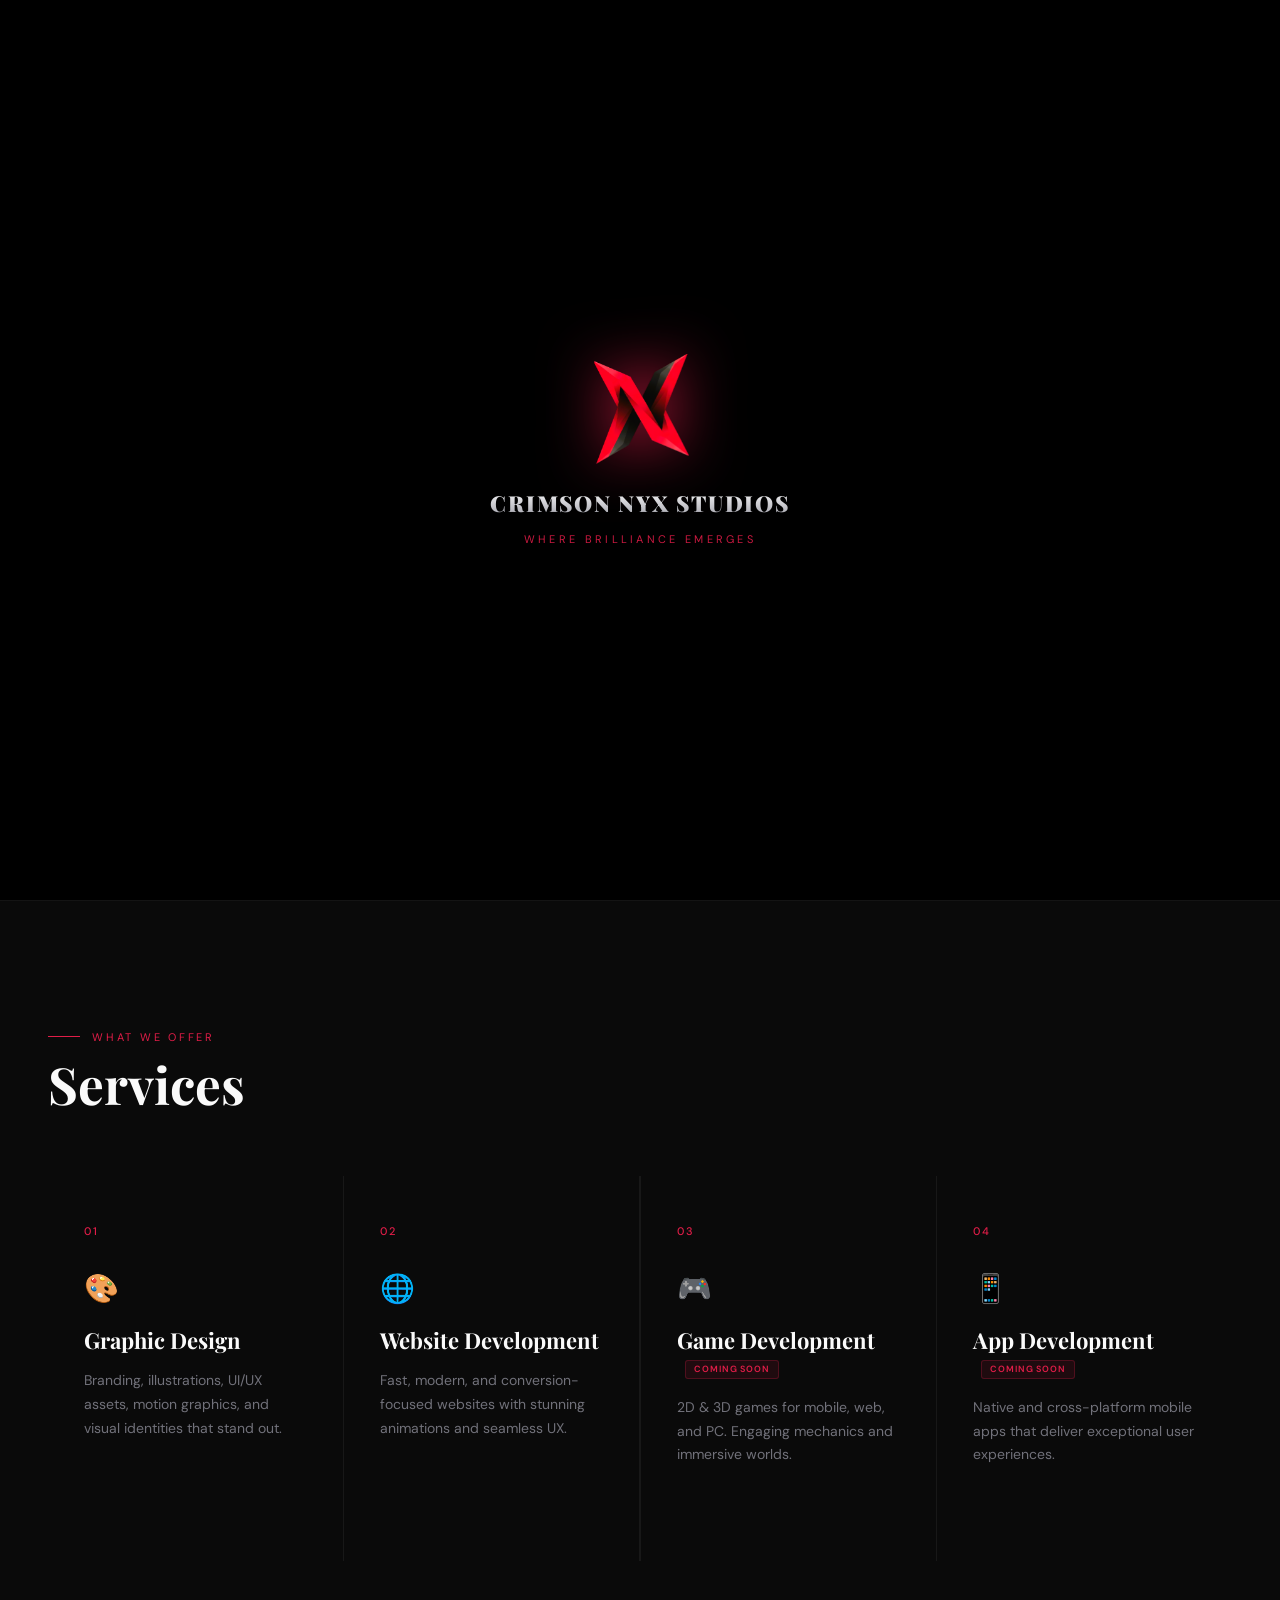
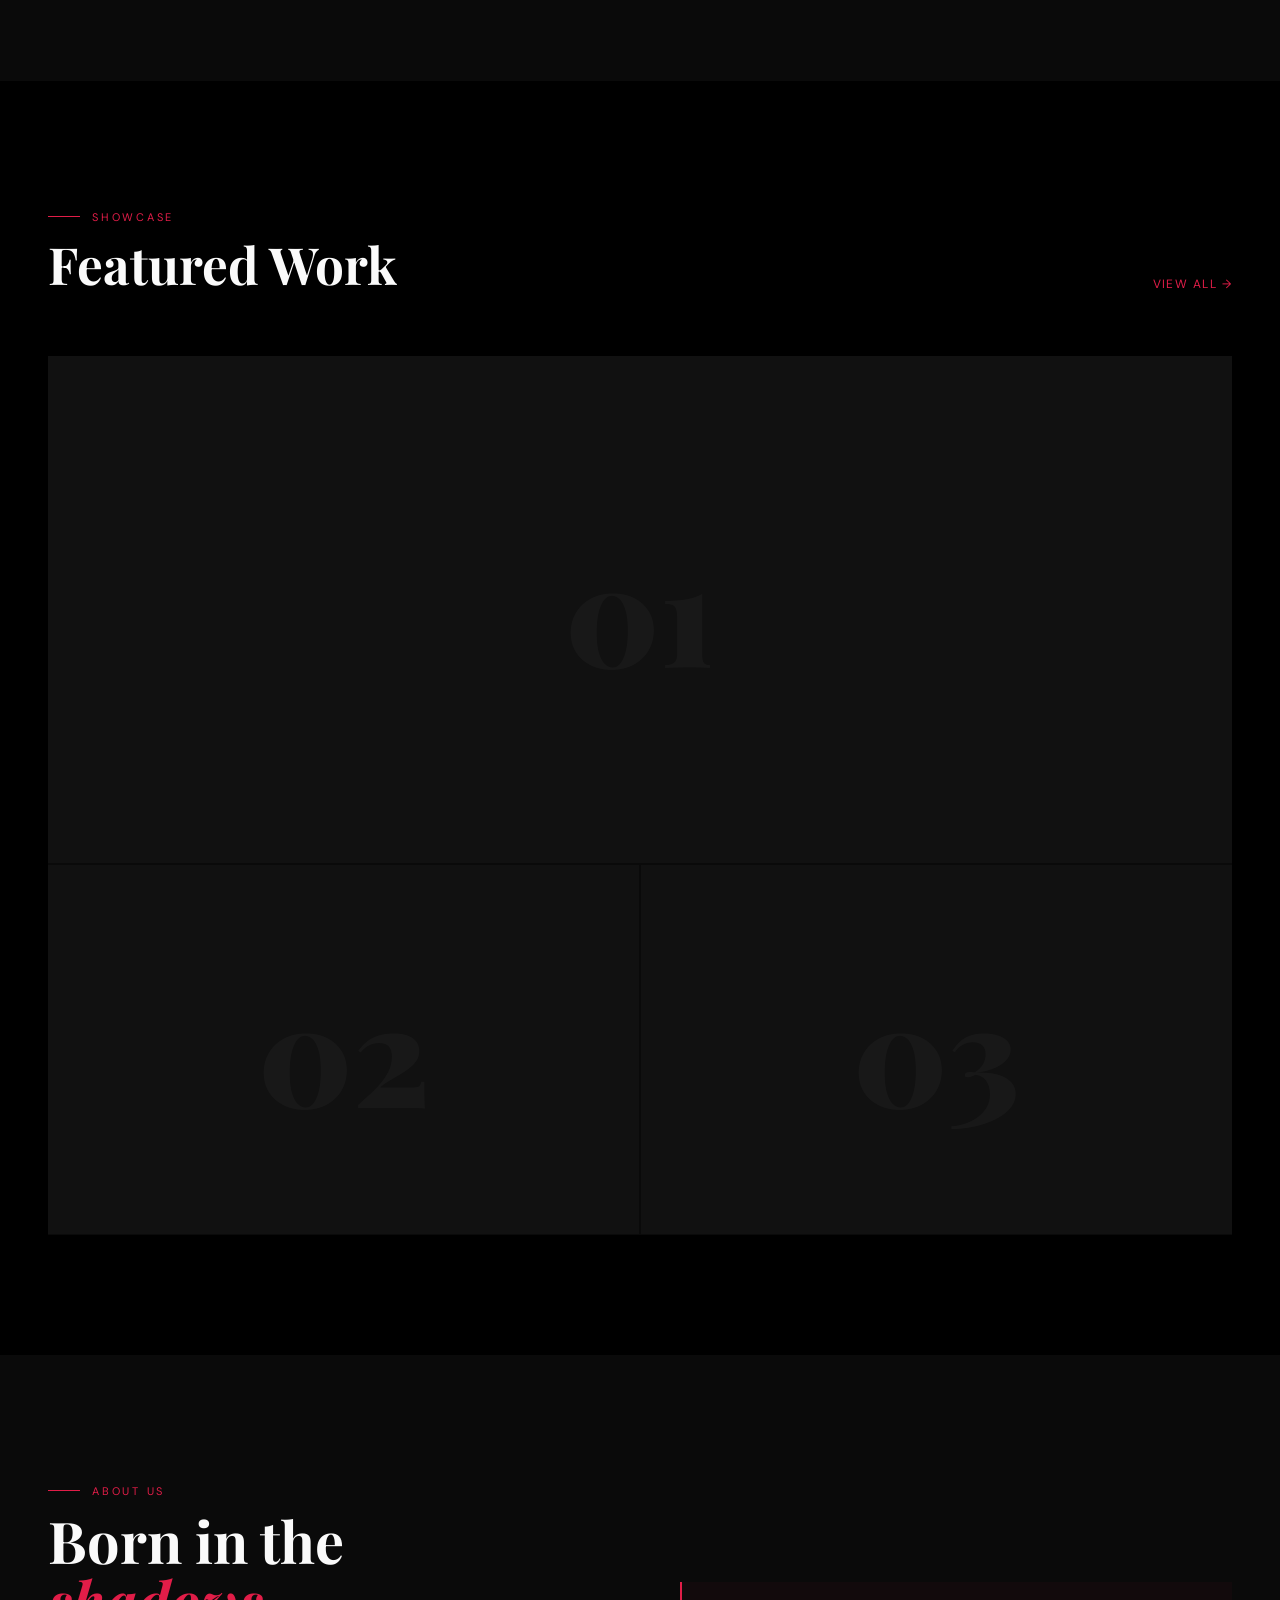
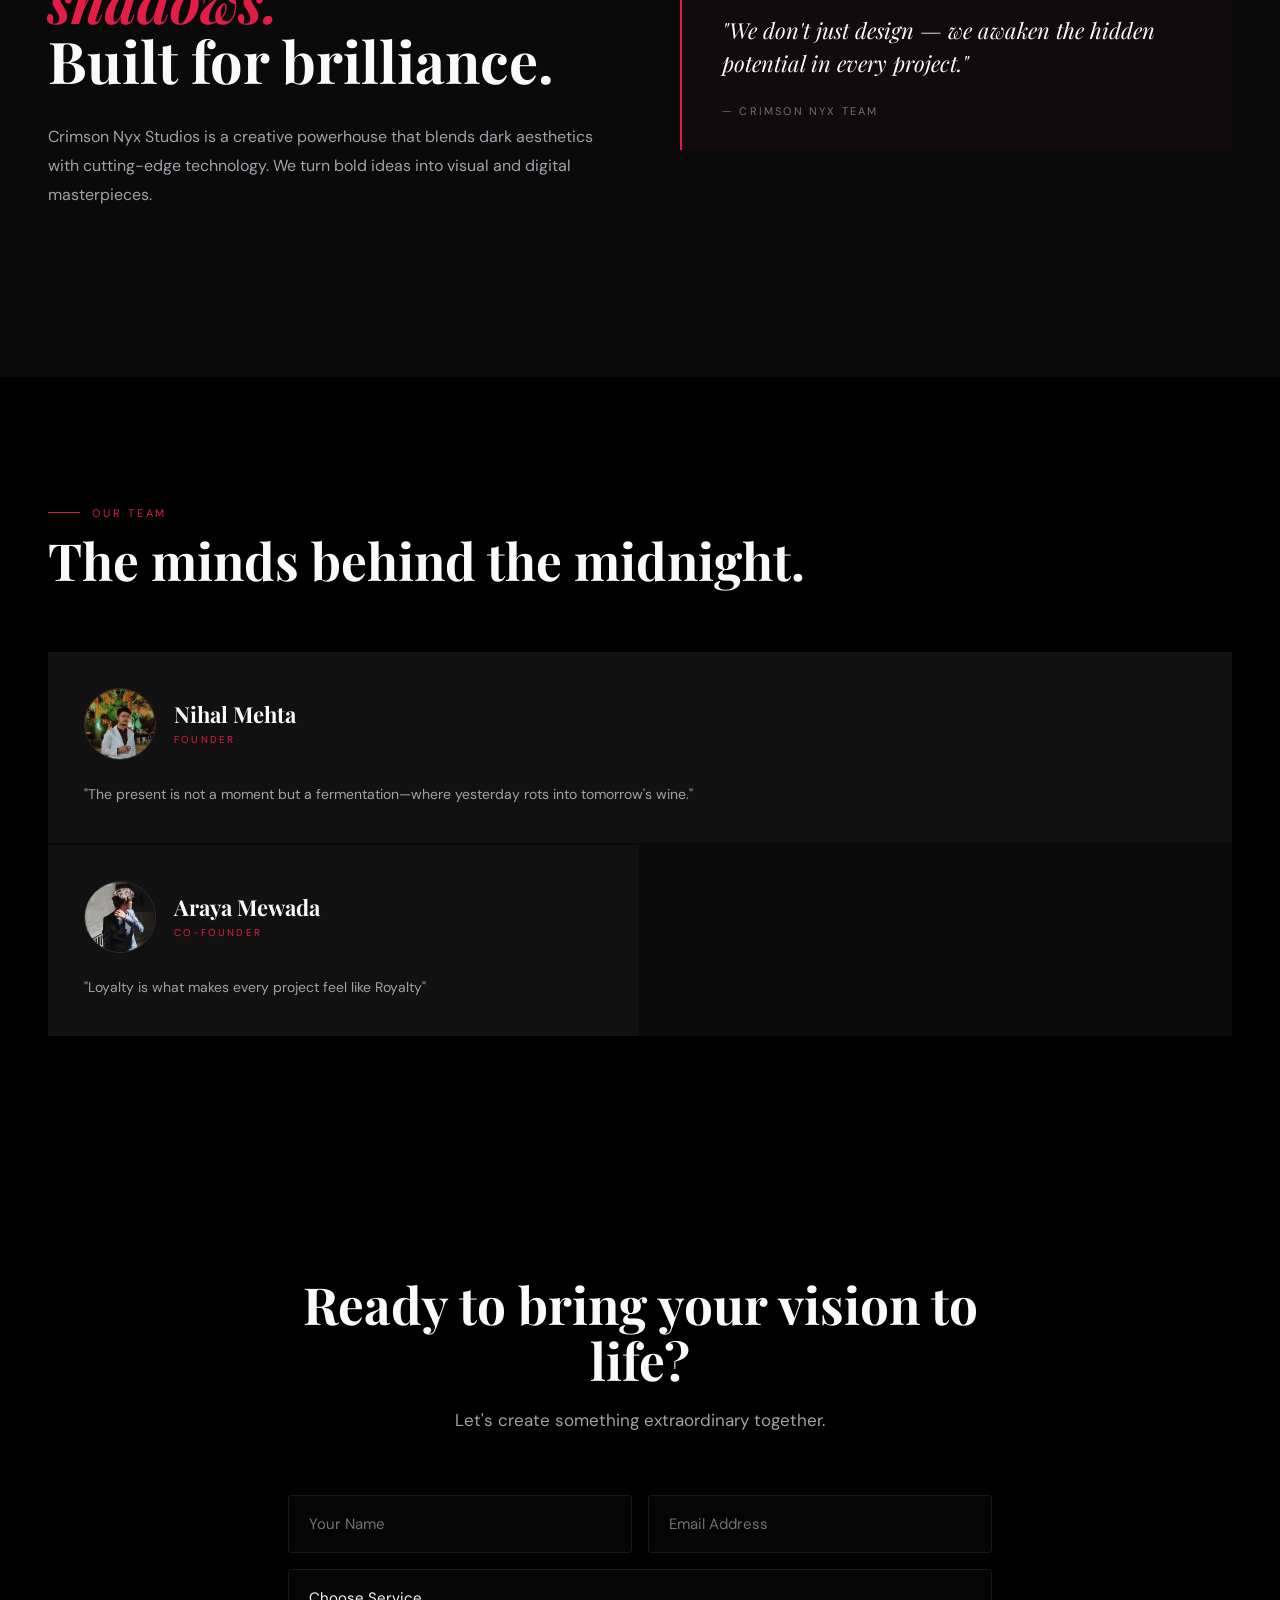
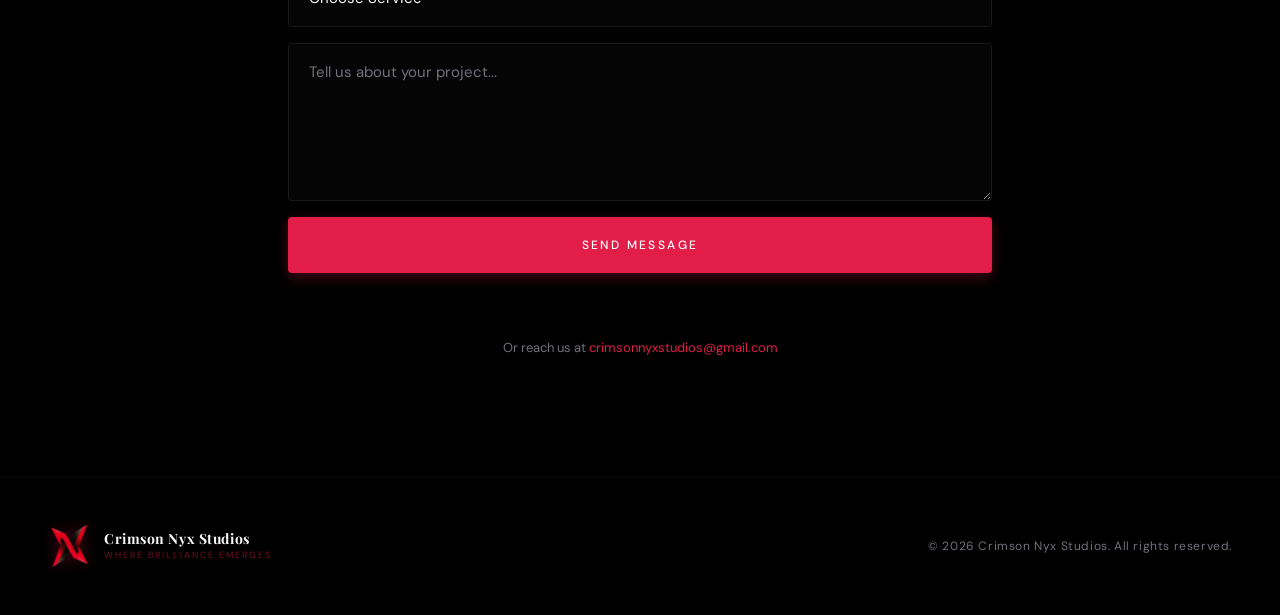
==== commit 623b9be8: "2 commit" ====
--- a/frontend/index.html
+++ b/frontend/index.html
@@ -519,17 +519,6 @@
         </div>
       </div>
       <p class="team-quote">"Loyalty is what makes every project feel like Royalty"</p>
-    </article>
-
-    <article class="team-card reveal reveal-fade-up delay-200 hover-elevate">
-      <div class="team-top">
-        <img src="co2.jpeg" alt="Co-Founder" class="team-photo" loading="lazy">
-        <div>
-          <div class="team-name">Priyank Pillai</div>
-          <div class="team-role">Co-Founder</div>
-        </div>
-      </div>
-      <p class="team-quote">"If it doesn't feel alive, we're not done yet."</p>
     </article>
   </div>
 </section>
